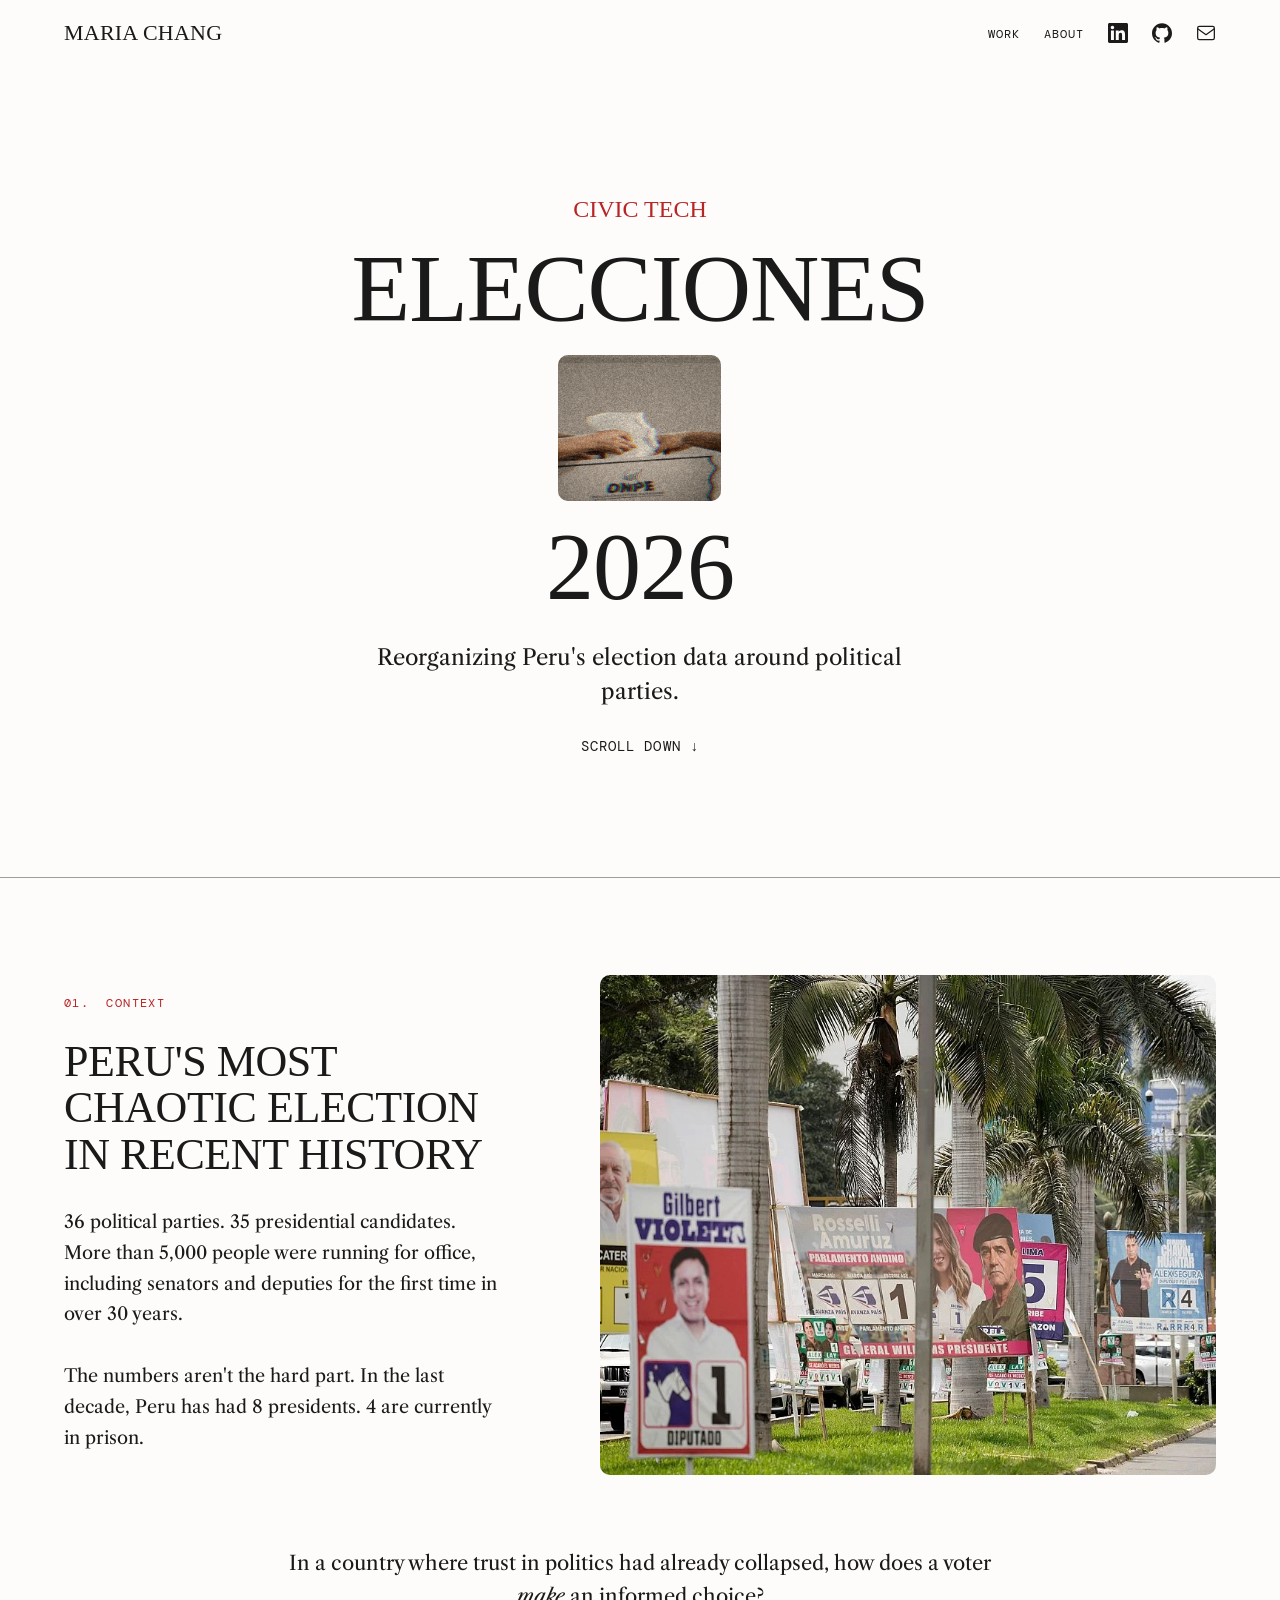
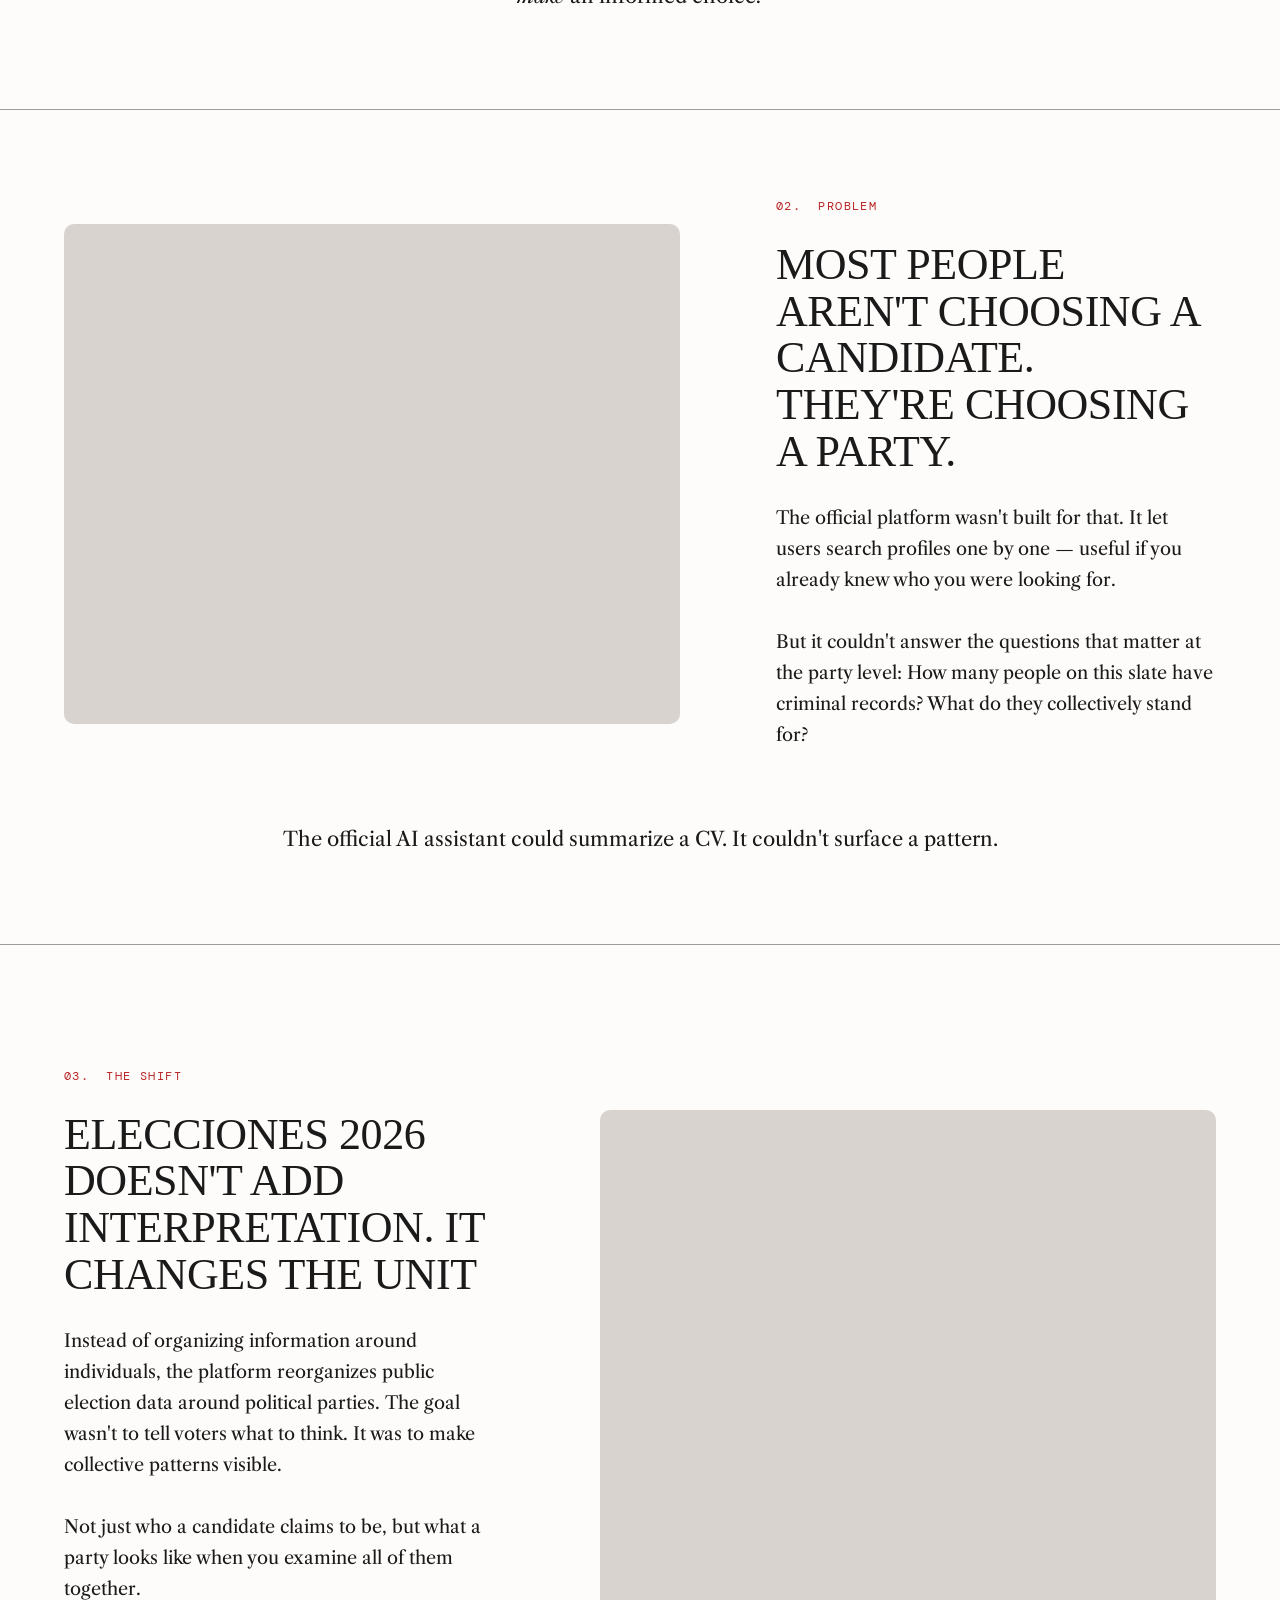
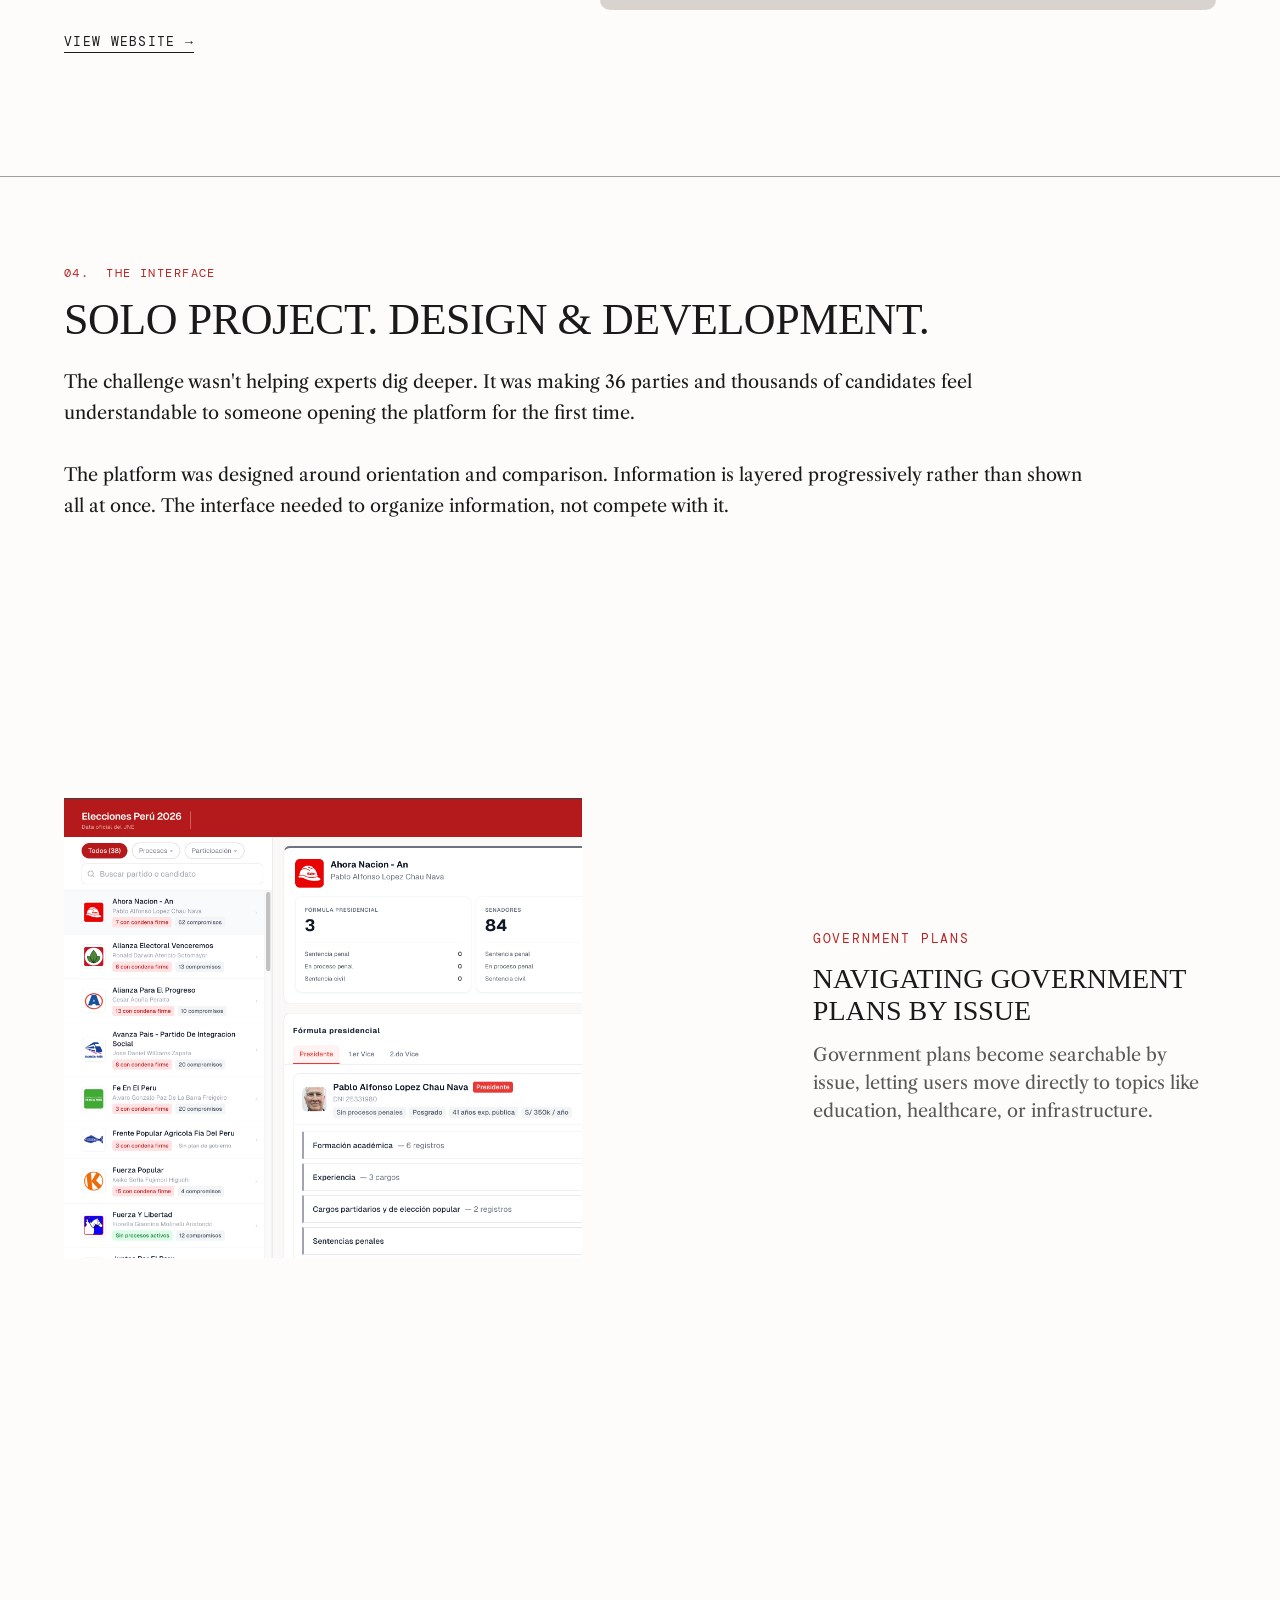
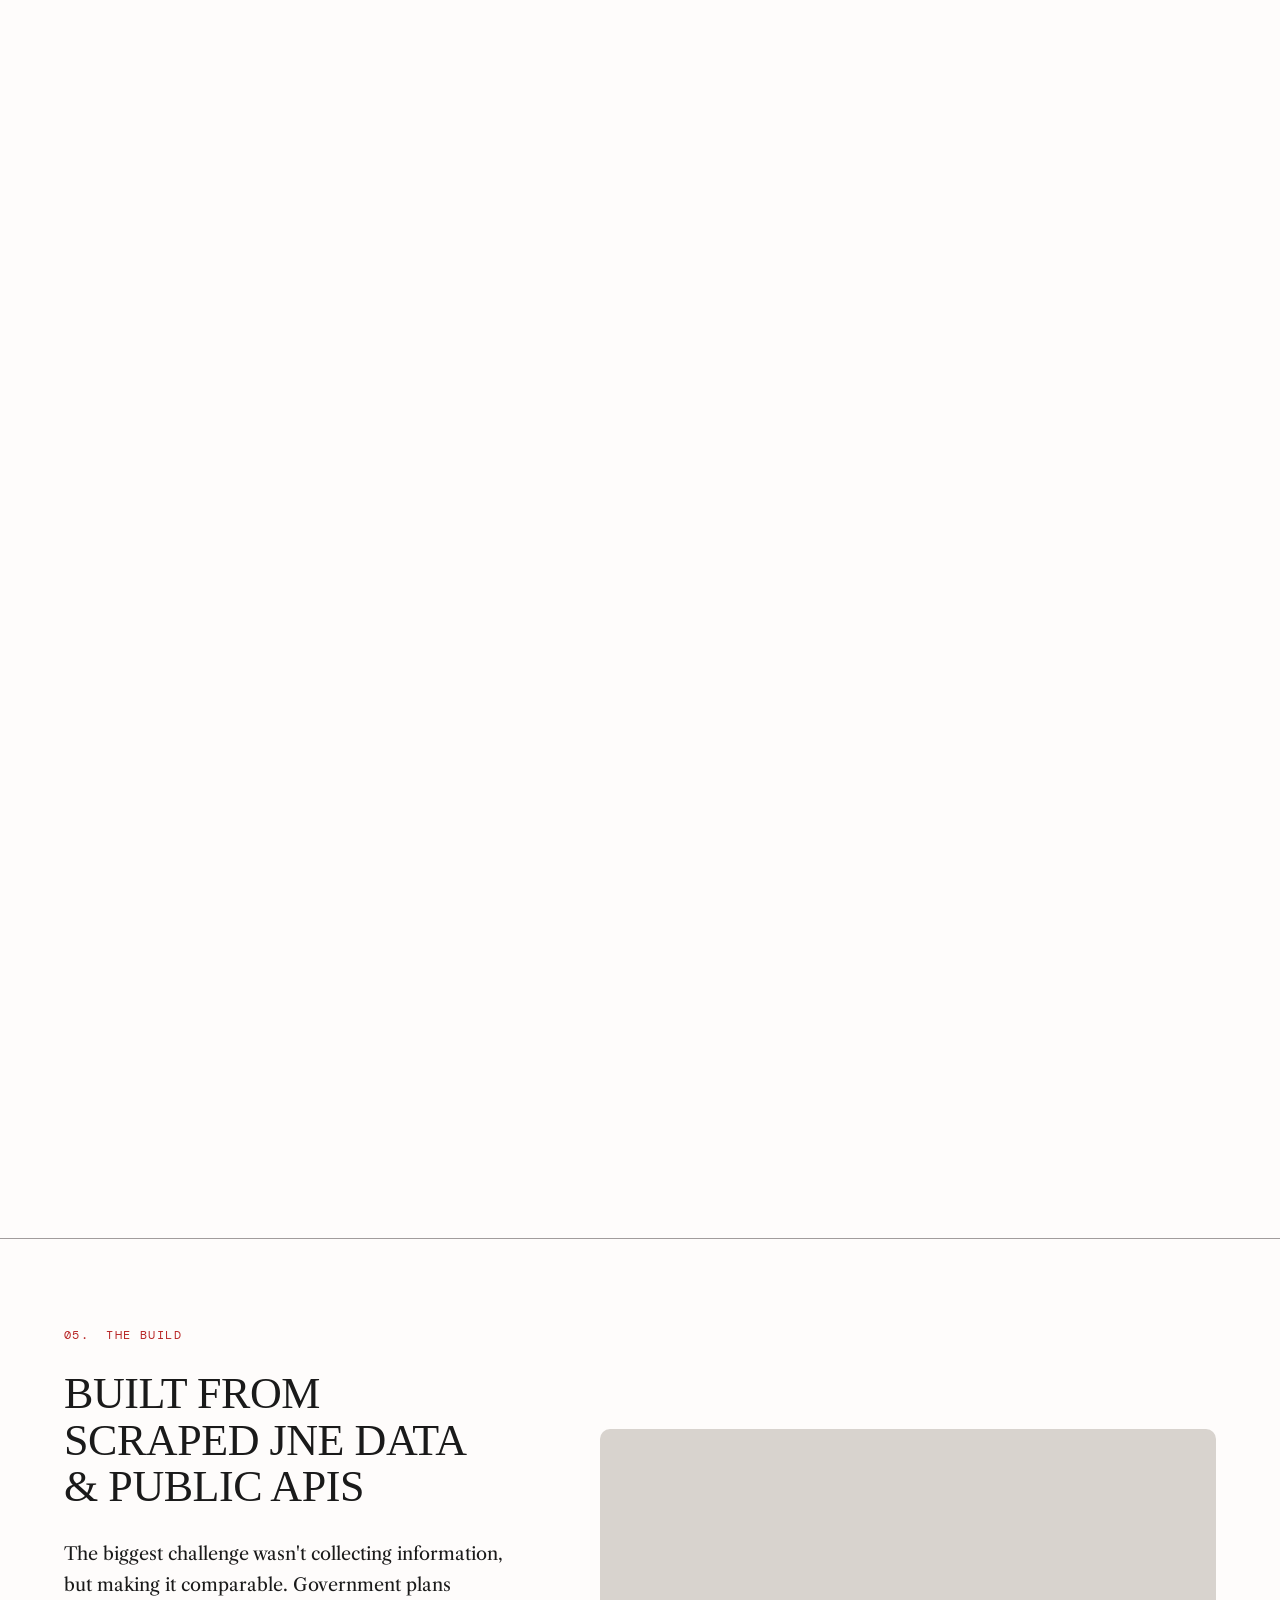
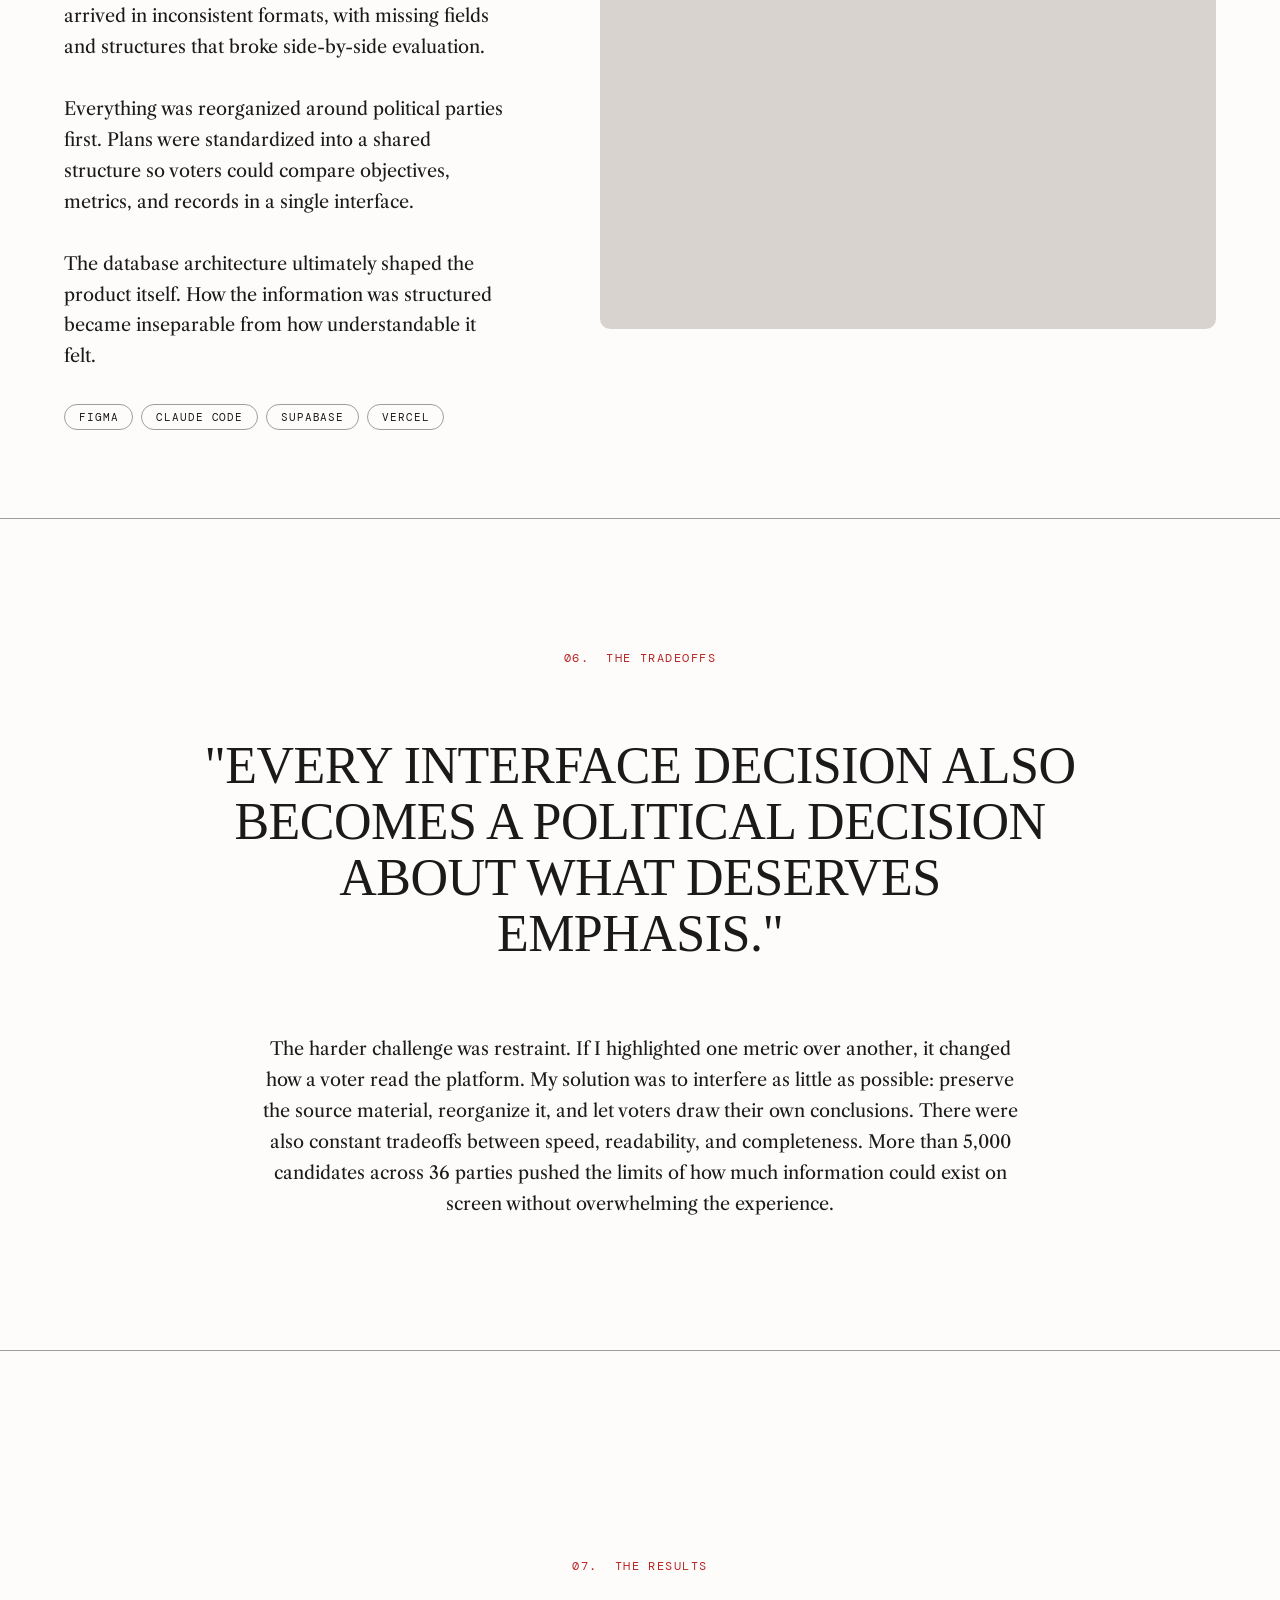
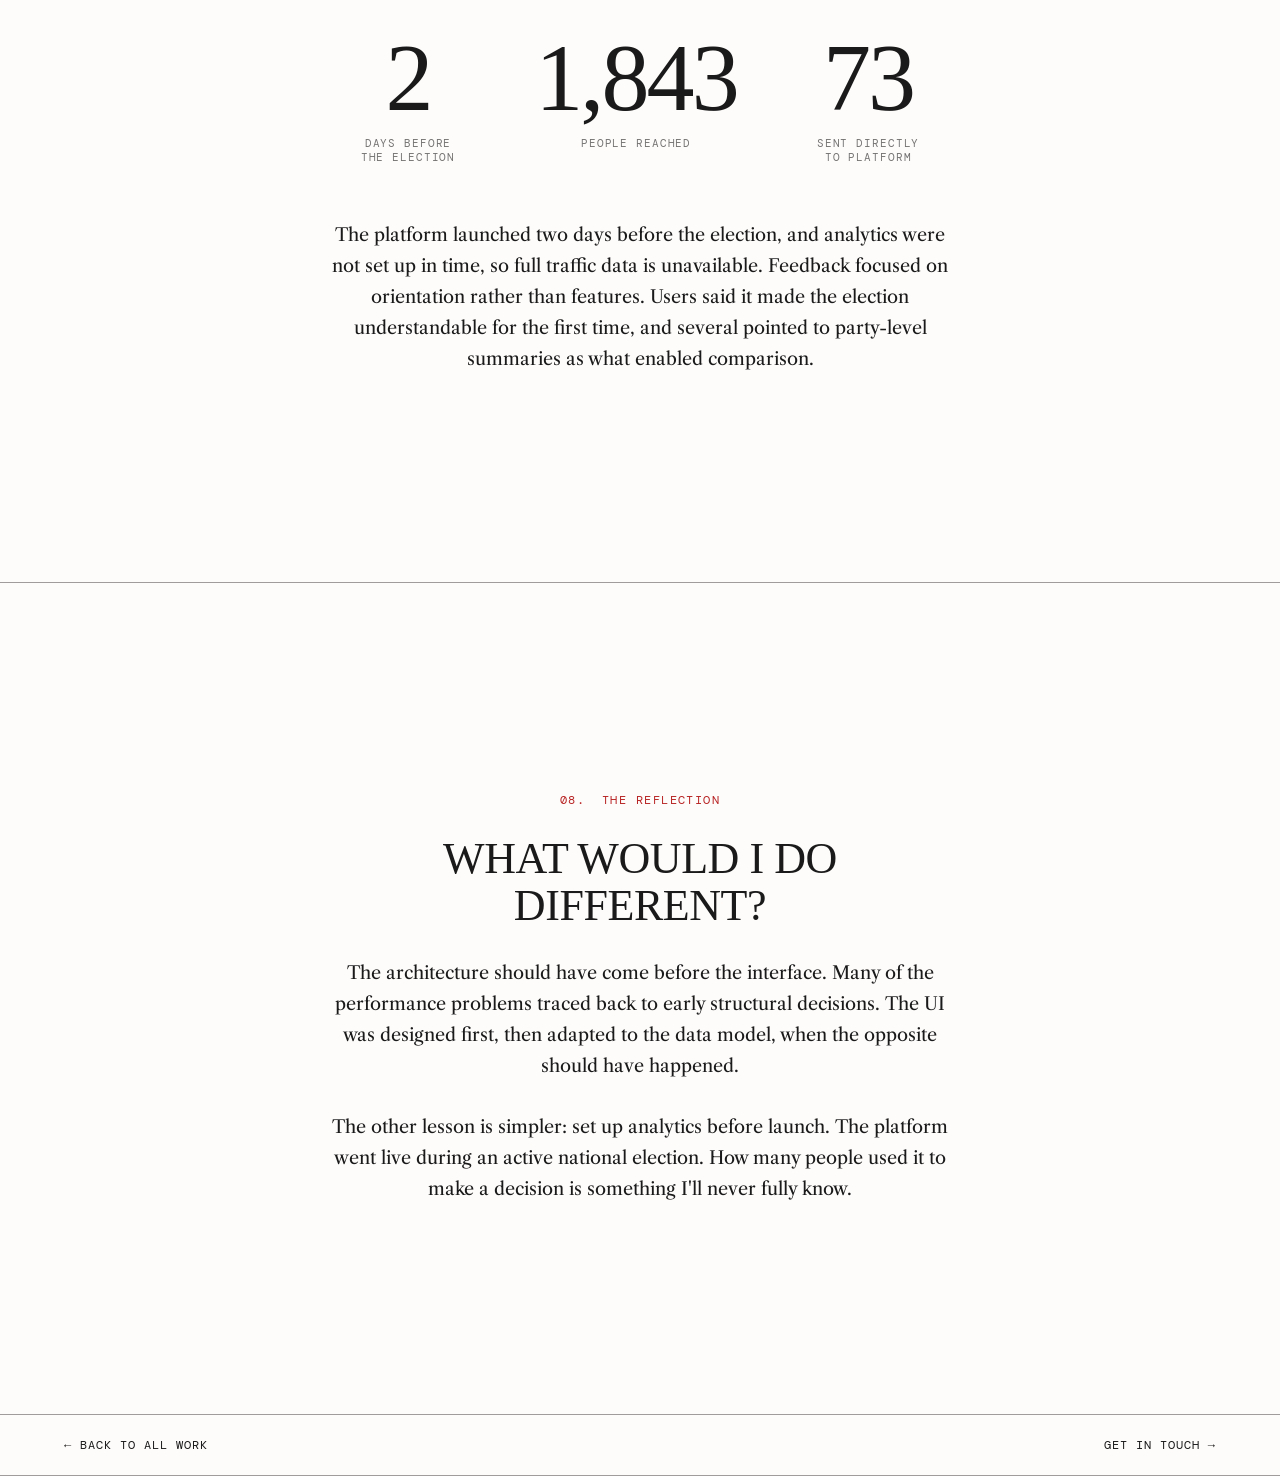
==== case-study-1.html @ e6508eff "Initial commit — Maria Chang portfolio Co-Authored-By: Claude Sonnet 4.6 <noreply@anthropic.com>" ====
<!DOCTYPE html>
<html lang="en">
<head>
  <meta charset="UTF-8">
  <meta name="viewport" content="width=device-width, initial-scale=1.0">
  <title>Elecciones 2026 — Maria Chang</title>

  <link rel="preconnect" href="https://fonts.googleapis.com">
  <link rel="preconnect" href="https://fonts.gstatic.com" crossorigin>
  <link href="https://fonts.googleapis.com/css2?family=DM+Mono:ital,wght@0,300;0,400;0,500;1,300;1,400;1,500&family=Libre+Caslon+Text:ital,wght@0,400;0,700;1,400&display=swap" rel="stylesheet">
  <link rel="stylesheet" href="styles/base.css">

  <style>

    /* ── HERO ────────────────────────────────────────────────────────────── */
    .cs-hero {
      border-bottom: 1px solid var(--rule);
      min-height: calc(100svh - 88px);
      display: flex; align-items: center; justify-content: center;
    }
    .cs-hero-inner {
      display: flex; flex-direction: column; align-items: center;
      text-align: center; gap: 16px;
      max-width: 762px;
      padding: 80px var(--pad) 72px;
    }
    .cs-hero-tag {
      font-family: var(--f-disp); font-weight: 400; font-size: 24px; color: var(--red);
    }
    .cs-hero-title {
      font-family: var(--f-disp); font-weight: 400;
      font-size: 96px; line-height: 100px; letter-spacing: -0.01em; color: var(--ink);
    }
    .cs-hero-img {
      width: 163px; height: 146px; border-radius: 10px;
      object-fit: cover; background: #d8d3ce;
    }
    .cs-hero-sub {
      font-family: var(--f-body); font-size: 22px; line-height: 1.55;
      color: var(--ink); max-width: 560px; margin-top: 8px;
    }
    .cs-hero-scroll {
      font-family: var(--f-mono); font-size: 14px;
      letter-spacing: var(--track); color: var(--ink); margin-top: 12px;
    }

    /* ── SECTION BASE ────────────────────────────────────────────────────── */
    /* Each chapter fills the viewport — same page-by-page rhythm as homepage */
    .cs-section {
      border-bottom: 1px solid var(--rule);
      padding: 88px var(--pad);
      display: flex;
      flex-direction: column;
      align-items: center;
      justify-content: center;
      gap: 72px;
      min-height: calc(100svh - 68px);
    }
    /* Interface + outcomes sections grow with content */
    .cs-section--auto { min-height: 0; }

    /* ── TWO-COLUMN ROW ──────────────────────────────────────────────────── */
    .cs-row {
      display: flex;
      align-items: center;
      gap: 96px;
      width: 100%;
    }
    .cs-row--rev { flex-direction: row-reverse; }

    .cs-col-text {
      flex: 0 0 440px;
      display: flex;
      flex-direction: column;
      gap: 28px;
    }
    .cs-col-img { flex: 1; }

    /* ── TYPOGRAPHY ──────────────────────────────────────────────────────── */

    /* Section number — DM Mono red tag */
    .cs-num {
      font-family: var(--f-mono);
      font-size: 12px;
      color: var(--red);
      letter-spacing: 0.12em;
    }

    /* Main section heading — editorial display at 44px */
    .cs-heading {
      font-family: var(--f-disp);
      font-weight: 500;
      font-size: 44px;
      line-height: 1.06;
      letter-spacing: -0.01em;
      color: var(--ink);
      text-transform: uppercase;
    }

    /* Body text — matches homepage card-body exactly */
    .cs-body {
      font-family: var(--f-body);
      font-size: 18px;
      line-height: 1.72;
      color: var(--ink);
    }

    /* Pull quote — centred, italic emphasis, no extra borders */
    .cs-pull {
      font-family: var(--f-body);
      font-size: 20px;
      line-height: 1.65;
      color: var(--ink);
      text-align: center;
      width: 100%;
      max-width: 720px;
    }
    .cs-pull em { font-style: italic; }

    /* ── IMAGES ──────────────────────────────────────────────────────────── */
    .cs-img {
      width: 100%; height: 500px;
      border-radius: 10px; object-fit: cover;
      background: #d8d3ce; display: block;
    }
    .cs-img--tall  { height: 540px; }
    .cs-img--short { height: 320px; }

    /* Gray container for screenshots / UI mockups */
    .cs-img-box {
      background: rgba(196, 196, 196, 0.3);
      border-radius: 10px; padding: 48px;
      display: flex; align-items: center; justify-content: center;
      min-height: 500px; flex: 1;
    }

    /* Overlapping screenshots (section 02 problem) */
    .cs-overlap {
      position: relative; width: 100%; height: 400px;
    }
    .cs-overlap img:first-child {
      position: absolute; top: 0; left: 0; width: 78%;
      border-radius: 8px; object-fit: cover; background: #d8d3ce;
    }
    .cs-overlap img:last-child {
      position: absolute; bottom: 0; right: 0; width: 71%;
      border-radius: 8px; object-fit: cover; background: #c5c0bb;
    }

    /* ── SECTION 04: SCROLL FEATURE ────────────────────────────────────── */
    .cs-04 { border-bottom: 1px solid var(--rule); }

    .cs-04-intro {
      max-width: var(--page-max);
      margin: 0 auto;
      padding: 88px var(--pad) 56px;
    }

    .cs-feat-driver { position: relative; }

    .cs-feat-sticky {
      position: sticky;
      top: 0;
      background: var(--bg);
      min-height: 100svh;
      display: flex;
      align-items: center;
    }

    .cs-feat-sticky > .inner {
      padding-top: 64px;
      padding-bottom: 64px;
      width: 100%;
    }

    .cs-feat-layout {
      display: flex;
      align-items: center;
      justify-content: space-between;
    }

    .cs-feat-strip-wrap {
      flex: 0 0 45%;
      height: 460px;
      overflow: hidden;
      position: relative;
    }

    .cs-feat-strip {
      display: flex;
      flex-direction: column;
      gap: 16px;
      will-change: transform;
      transition: transform 0.55s cubic-bezier(0.22, 1, 0.36, 1);
    }
    .cs-feat-strip.no-transition { transition: none; }

    .cs-feat-card {
      width: 100%;
      flex-shrink: 0;
      height: 460px;
      overflow: hidden;
      background: rgba(26,26,26,0.08);
      opacity: 0.28;
      transition: opacity 0.55s cubic-bezier(0.22, 1, 0.36, 1);
    }
    .cs-feat-card--active { opacity: 1; }
    .cs-feat-card img,
    .cs-feat-card video { width: 100%; height: 100%; object-fit: cover; display: block; }
    .cs-feat-card:nth-child(5) img { object-fit: contain; background: var(--bg); }
    .cs-feat-card__ph {
      width: 100%; height: 100%;
      display: flex; align-items: center; justify-content: center;
      font-family: var(--f-mono); font-size: 10px; letter-spacing: 0.1em;
      color: rgba(26,26,26,0.18); user-select: none;
    }

    .cs-feat-panel { flex: 0 0 35%; }
    .cs-feat-panel-inner {
      display: flex;
      flex-direction: column;
      gap: 16px;
      transition: opacity 0.28s ease, transform 0.28s ease;
    }
    .cs-feat-panel-inner.fading { opacity: 0; transform: translateY(8px); }

    .cs-feat-label {
      font-family: var(--f-mono);
      font-size: 13px; letter-spacing: 0.14em;
      color: var(--red); text-transform: uppercase;
      display: block;
    }
    .cs-feat-title {
      font-family: var(--f-disp);
      font-weight: 500; font-size: 28px;
      line-height: 1.12; color: var(--ink);
      text-transform: uppercase;
    }
    .cs-feat-desc {
      font-family: var(--f-body);
      font-size: 18px; line-height: 1.55;
      color: var(--ink); opacity: 0.72;
    }

    /* ── SECTION 05: TECH STACK TAGS ─────────────────────────────────────── */
    .cs-tag-row {
      display: flex; flex-wrap: wrap; gap: 8px; margin-top: 4px;
    }
    .cs-tag {
      font-family: var(--f-mono); font-size: 11px;
      letter-spacing: var(--track); color: var(--ink);
      border: 1px solid var(--rule); border-radius: 100px; padding: 5px 14px;
    }

    /* ── SECTION 06: BIG QUOTE ───────────────────────────────────────────── */
    /* Large centred editorial quote — the headline of the section */
    .cs-big-quote {
      font-family: var(--f-disp);
      font-weight: 400;
      font-size: 52px;
      line-height: 1.08;
      letter-spacing: -0.01em;
      color: var(--ink);
      text-align: center;
      max-width: 880px;
      text-transform: uppercase;
    }

    /* ── SECTION 07: STATS ───────────────────────────────────────────────── */
    .cs-stat-grid {
      display: flex;
      gap: 80px;
      align-items: baseline;
      width: 100%;
    }
    .cs-stat {
      display: flex; flex-direction: column; gap: 10px;
    }
    .cs-stat-num {
      font-family: var(--f-disp);
      font-weight: 400;
      font-size: 96px;
      line-height: 1;
      letter-spacing: -0.03em;
      color: var(--ink);
    }
    .cs-stat-label {
      font-family: var(--f-mono);
      font-size: 11px; letter-spacing: var(--track); color: var(--ink); opacity: 0.6;
    }

    /* ── SECTION 08: CENTERED CLOSING ────────────────────────────────────── */
    .cs-centered {
      max-width: 640px; margin: 0 auto; text-align: center;
      display: flex; flex-direction: column; gap: 28px;
    }
    .cs-heading--center { text-align: center; }

    /* ── BACK-NAV ────────────────────────────────────────────────────────── */
    .cs-back-nav       { border-bottom: 1px solid var(--rule); }
    .cs-back-nav__inner {
      max-width: var(--page-max); margin: 0 auto; padding: 22px var(--pad);
      display: flex; justify-content: space-between; align-items: center;
      font-family: var(--f-mono); font-size: 12px; letter-spacing: var(--track);
    }
    .cs-back-nav a:hover { opacity: 0.55; }

    /* ── HERO ANIMATIONS ─────────────────────────────────────────────────── */
    .cs-hero-tag       { animation: fade-in   0.6s 0.05s ease-out both; }
    .cs-hero-title-top { animation: fade-up   0.9s 0.15s cubic-bezier(0.22, 1, 0.36, 1) both; }
    .cs-hero-img       { animation: img-reveal 0.9s 0.32s cubic-bezier(0.22, 1, 0.36, 1) both; }
    .cs-hero-title-btm { animation: fade-up   0.9s 0.44s cubic-bezier(0.22, 1, 0.36, 1) both; }
    .cs-hero-sub       { animation: fade-up   0.8s 0.56s cubic-bezier(0.22, 1, 0.36, 1) both; }
    .cs-hero-scroll    { animation: fade-in   0.6s 0.72s ease-out both; }

    @media (prefers-reduced-motion: reduce) {
      .cs-hero-tag, .cs-hero-title-top, .cs-hero-img,
      .cs-hero-title-btm, .cs-hero-sub, .cs-hero-scroll { animation: none; opacity: 1; }
    }

    /* ── RESPONSIVE (page-specific) ─────────────────────────────────────── */
    @media (max-width: 960px) {
      .cs-hero-title-top, .cs-hero-title-btm { font-size: 72px; line-height: 1.04; }
      .cs-hero-img { width: 120px; height: 108px; }
      .cs-hero-sub { font-size: 19px; }

      .cs-section { padding: 72px var(--pad); min-height: 0; gap: 56px; }
      .cs-row, .cs-row--rev { flex-direction: column; gap: 40px; }
      .cs-col-text { flex: none; width: 100%; }
      .cs-col-img  { width: 100%; }

      .cs-img       { height: 360px; }
      .cs-img--tall { height: 400px; }
      .cs-img-box   { min-height: 320px; width: 100%; flex: none; }
      .cs-overlap   { height: 320px; }

      .cs-heading      { font-size: 34px; }
      .cs-feat-heading { font-size: 26px; }
      .cs-pull         { font-size: 18px; }
      .cs-big-quote    { font-size: 36px; }
      .cs-stat-num     { font-size: 72px; }
      .cs-stat-grid    { gap: 48px; }
      .cs-three-up     { grid-template-columns: 1fr; gap: 48px; }
      .cs-three-up__img { height: 300px; }

      .cs-04-intro    { padding-top: 72px; padding-bottom: 44px; }
      .cs-feat-strip-wrap { height: 380px; }
      .cs-feat-card   { height: 380px; }
      .cs-feat-title  { font-size: 24px; }
    }

    @media (max-width: 540px) {
      .cs-hero-title-top, .cs-hero-title-btm { font-size: 54px; line-height: 1.06; }
      .cs-hero-img { width: 96px; height: 86px; }
      .cs-hero-sub { font-size: 17px; }

      .cs-section { padding: 56px var(--pad); gap: 44px; }

      .cs-heading      { font-size: 28px; }
      .cs-feat-heading { font-size: 22px; }
      .cs-body         { font-size: 17px; }
      .cs-pull         { font-size: 17px; }
      .cs-big-quote    { font-size: 28px; }
      .cs-stat-num     { font-size: 56px; }
      .cs-stat-grid    { flex-direction: column; gap: 32px; align-items: flex-start; }
      .cs-three-up     { grid-template-columns: 1fr; gap: 40px; }
      .cs-three-up__img { height: 240px; }

      .cs-img        { height: 260px; }
      .cs-img--tall  { height: 300px; }
      .cs-img--short { height: 200px; }
      .cs-overlap    { height: 260px; }

      .cs-back-nav__inner { flex-direction: column; gap: 10px; text-align: center; }

      .cs-04-intro    { padding-top: 56px; padding-bottom: 32px; }
      .cs-feat-sticky { position: static; }
      .cs-feat-driver { height: auto !important; }
      .cs-feat-sticky > .inner { padding-top: 40px; padding-bottom: 40px; }
      .cs-feat-layout { flex-direction: column; gap: 32px; align-items: flex-start; }
      .cs-feat-strip-wrap { width: 100%; height: 260px; }
      .cs-feat-card   { height: 160px; }
      .cs-feat-title  { font-size: 22px; }
      .cs-feat-desc   { font-size: 16px; }
    }
  </style>
</head>

<body>

  <!-- ════════════════════════════════════════════════════════════════════════ -->
  <!-- NAV                                                                     -->
  <!-- ════════════════════════════════════════════════════════════════════════ -->
<header class="site-header">
    <nav class="nav inner">
      <a href="/" class="nav-logo">MARIA CHANG</a>
      <!-- Separator: hidden in default state, shows in scrolled pill -->
      <div class="nav-sep"></div>
      <ul class="nav-links">
        <li><a href="#work">WORK</a></li>
        <li><a href="#about">ABOUT</a></li>
        <li class="nav-icon-link">
          <a href="https://www.linkedin.com/in/mariasusanachangv/" target="_blank" rel="noopener noreferrer">
            <svg class="nav-icon" viewBox="0 0 24 24" fill="currentColor" aria-label="LinkedIn">
              <path d="M20.447 20.452h-3.554v-5.569c0-1.328-.027-3.037-1.852-3.037-1.853 0-2.136 1.445-2.136 2.939v5.667H9.351V9h3.414v1.561h.046c.477-.9 1.637-1.85 3.37-1.85 3.601 0 4.267 2.37 4.267 5.455v6.286zM5.337 7.433c-1.144 0-2.063-.926-2.063-2.065 0-1.138.92-2.063 2.063-2.063 1.14 0 2.064.925 2.064 2.063 0 1.139-.925 2.065-2.064 2.065zm1.782 13.019H3.555V9h3.564v11.452zM22.225 0H1.771C.792 0 0 .774 0 1.729v20.542C0 23.227.792 24 1.771 24h20.451C23.2 24 24 23.227 24 22.271V1.729C24 .774 23.2 0 22.222 0h.003z"/>
            </svg>
          </a>
        </li>
        <li class="nav-icon-link">
          <a href="https://github.com/mschv" target="_blank" rel="noopener noreferrer">
            <svg class="nav-icon" viewBox="0 0 24 24" fill="currentColor" aria-label="GitHub">
              <path d="M12 .297c-6.63 0-12 5.373-12 12 0 5.303 3.438 9.8 8.205 11.385.6.113.82-.258.82-.577 0-.285-.01-1.04-.015-2.04-3.338.724-4.042-1.61-4.042-1.61C4.422 18.07 3.633 17.7 3.633 17.7c-1.087-.744.084-.729.084-.729 1.205.084 1.838 1.236 1.838 1.236 1.07 1.835 2.809 1.305 3.495.998.108-.776.417-1.305.76-1.605-2.665-.3-5.466-1.332-5.466-5.93 0-1.31.465-2.38 1.235-3.22-.135-.303-.54-1.523.105-3.176 0 0 1.005-.322 3.3 1.23.96-.267 1.98-.399 3-.405 1.02.006 2.04.138 3 .405 2.28-1.552 3.285-1.23 3.285-1.23.645 1.653.24 2.873.12 3.176.765.84 1.23 1.91 1.23 3.22 0 4.61-2.805 5.625-5.475 5.92.42.36.81 1.096.81 2.22 0 1.606-.015 2.896-.015 3.286 0 .315.21.69.825.57C20.565 22.092 24 17.592 24 12.297c0-6.627-5.373-12-12-12"/>
            </svg>
          </a>
        </li>
        <li class="nav-icon-link">
          <a href="mailto:marisu.chang@gmail.com">
            <svg class="nav-icon" viewBox="0 0 24 24" fill="none" stroke="currentColor" stroke-width="1.5" stroke-linecap="round" stroke-linejoin="round" aria-label="Email">
              <rect x="2" y="4" width="20" height="16" rx="2"/>
              <path d="m2 7 10 7 10-7"/>
            </svg>
          </a>
        </li>
        <li class="nav-contact-link"><a href="#contact">CONTACT</a></li>
      </ul>
    </nav>
  </header>
  <!-- ════════════════════════════════════════════════════════════════════════ -->
  <!-- HERO — untouched                                                        -->
  <!-- ════════════════════════════════════════════════════════════════════════ -->
  <section class="cs-hero">
    <div class="cs-hero-inner">
      <p class="cs-hero-tag">CIVIC TECH</p>
      <h1 class="cs-hero-title cs-hero-title-top">ELECCIONES</h1>
      <!-- Replace src with your hero image (163×146px recommended) -->
      <img class="cs-hero-img" src="images/ascii-art (5).gif" alt="Elecciones 2026">
      <h1 class="cs-hero-title cs-hero-title-btm">2026</h1>
      <p class="cs-hero-sub">Reorganizing Peru's election data around political parties.</p>
      <p class="cs-hero-scroll">SCROLL DOWN ↓</p>
    </div>
  </section>

  <!-- ════════════════════════════════════════════════════════════════════════ -->
  <!-- 01 · CONTEXT                                                            -->
  <!-- ════════════════════════════════════════════════════════════════════════ -->
  <section class="cs-section">

    <div class="cs-row will-animate">
      <div class="cs-col-text">
        <p class="cs-num">01.&nbsp;&nbsp;CONTEXT</p>
        <h2 class="cs-heading">PERU'S MOST CHAOTIC ELECTION IN RECENT HISTORY</h2>
        <p class="cs-body">
          36 political parties. 35 presidential candidates. More than 5,000 people were running for office, including senators and deputies for the first time in over 30 years.
          <br><br>
          The numbers aren't the hard part. In the last decade, Peru has had 8 presidents. 4 are currently in prison.
        </p>
      </div>
      <div class="cs-col-img">
        <!-- Replace src with context / campaign imagery -->
        <img class="cs-img will-animate anim-img" src="images/descarga-3-1-optimized.webp" alt="Peru election context">
      </div>
    </div>

    <p class="cs-pull will-animate anim-fade">
      In a country where trust in politics had already collapsed, how does a voter <em>make</em> an informed choice?
    </p>

  </section>

  <!-- ════════════════════════════════════════════════════════════════════════ -->
  <!-- 02 · PROBLEM                                                            -->
  <!-- ════════════════════════════════════════════════════════════════════════ -->
  <section class="cs-section">

    <div class="cs-row will-animate">
      <div class="cs-col-img">
        <video class="cs-img will-animate anim-img" autoplay loop muted playsinline>
          <source src="images/download (2).mp4" type="video/mp4">
        </video>
      </div>
      <div class="cs-col-text">
        <p class="cs-num">02.&nbsp;&nbsp;PROBLEM</p>
        <h2 class="cs-heading">MOST PEOPLE AREN'T CHOOSING A CANDIDATE. THEY'RE CHOOSING A PARTY.</h2>
        <p class="cs-body">
          The official platform wasn't built for that. It let users search profiles one by one — useful if you already knew who you were looking for.
          <br><br>
          But it couldn't answer the questions that matter at the party level: How many people on this slate have criminal records? What do they collectively stand for?
        </p>
      </div>
    </div>

    <p class="cs-pull will-animate anim-fade">
      The official AI assistant could summarize a CV. It couldn't surface a pattern.
    </p>

  </section>

  <!-- ════════════════════════════════════════════════════════════════════════ -->
  <!-- 03 · THE SHIFT                                                          -->
  <!-- ════════════════════════════════════════════════════════════════════════ -->
  <section class="cs-section">

    <div class="cs-row will-animate">
      <div class="cs-col-text">
        <p class="cs-num">03.&nbsp;&nbsp;THE SHIFT</p>
        <h2 class="cs-heading">ELECCIONES 2026 DOESN'T ADD INTERPRETATION. IT CHANGES THE UNIT</h2>
        <p class="cs-body">
          Instead of organizing information around individuals, the platform reorganizes public election data around political parties. The goal wasn't to tell voters what to think. It was to make collective patterns visible.
          <br><br>
          Not just who a candidate claims to be, but what a party looks like when you examine all of them together.
        </p>
        <a href="https://elecciones-peru-2026.vercel.app" target="_blank" rel="noopener" style="font-family:var(--f-mono);font-size:13px;letter-spacing:0.1em;color:var(--ink);border-bottom:1px solid var(--ink);padding-bottom:2px;width:fit-content;transition:opacity 0.15s;" onmouseover="this.style.opacity='0.5'" onmouseout="this.style.opacity='1'">VIEW WEBSITE &rarr;</a>
      </div>
      <div class="cs-col-img">
        <!-- Replace src with platform overview screenshot -->
        <video class="cs-img will-animate anim-img" autoplay loop muted playsinline>
          <source src="images/download (1).mp4" type="video/mp4">
        </video>
      </div>
    </div>

  </section>

  <!-- ════════════════════════════════════════════════════════════════════════ -->
  <!-- 04 · THE INTERFACE                                                      -->
  <!-- ════════════════════════════════════════════════════════════════════════ -->
  <div class="cs-04">

    <div class="cs-04-intro will-animate">
      <p class="cs-num" >04.&nbsp;&nbsp;THE INTERFACE</p>
      <h2 class="cs-heading" style="margin-top:16px; max-width:80vw;">SOLO PROJECT. DESIGN &amp; DEVELOPMENT.</h2>
      <p class="cs-body" style="margin-top:24px; max-width:80vw;">
        The challenge wasn't helping experts dig deeper. It was making 36 parties and thousands of candidates feel understandable to someone opening the platform for the first time.
        <br><br>
        The platform was designed around orientation and comparison. Information is layered progressively rather than shown all at once. The interface needed to organize information, not compete with it.
      </p>
    </div>

    <div class="cs-feat-driver">
      <div class="cs-feat-sticky">
        <div class="inner">
          <div class="cs-feat-layout">

            <div class="cs-feat-strip-wrap">
              <div class="cs-feat-strip"></div>
            </div>

            <div class="cs-feat-panel">
              <div class="cs-feat-panel-inner">
                <span class="cs-feat-label"></span>
                <h3 class="cs-feat-title"></h3>
                <p class="cs-feat-desc"></p>
              </div>
            </div>

          </div>
        </div>
      </div>
    </div>

  </div>

  <!-- ════════════════════════════════════════════════════════════════════════ -->
  <!-- 05 · THE BUILD                                                          -->
  <!-- ════════════════════════════════════════════════════════════════════════ -->
  <section class="cs-section">

    <div class="cs-row will-animate">
      <div class="cs-col-text">
        <p class="cs-num">05.&nbsp;&nbsp;THE BUILD</p>
        <h2 class="cs-heading">BUILT FROM SCRAPED JNE DATA &amp; PUBLIC APIS</h2>
        <p class="cs-body">
          The biggest challenge wasn't collecting information, but making it comparable. Government plans arrived in inconsistent formats, with missing fields and structures that broke side-by-side evaluation.
          <br><br>
          Everything was reorganized around political parties first. Plans were standardized into a shared structure so voters could compare objectives, metrics, and records in a single interface.
          <br><br>
          The database architecture ultimately shaped the product itself. How the information was structured became inseparable from how understandable it felt.
        </p>
        <div class="cs-tag-row">
          <span class="cs-tag">FIGMA</span>
          <span class="cs-tag">CLAUDE CODE</span>
          <span class="cs-tag">SUPABASE</span>
          <span class="cs-tag">VERCEL</span>
        </div>
      </div>
<div class="cs-col-img">
        <video class="cs-img will-animate anim-img" autoplay loop muted playsinline>
          <source src="images/download (3).mp4" type="video/mp4">
        </video>
      </div>
    </div>

  </section>

  <!-- ════════════════════════════════════════════════════════════════════════ -->
  <!-- 06 · THE TRADEOFFS                                                      -->
  <!-- Full-viewport quote section — the editorial centrepiece                 -->
  <!-- ════════════════════════════════════════════════════════════════════════ -->
  <section class="cs-section">

    <p class="cs-num will-animate" style="text-align:center;">06.&nbsp;&nbsp;THE TRADEOFFS</p>

    <h2 class="cs-big-quote will-animate" data-delay="80">
      "EVERY INTERFACE DECISION ALSO BECOMES A POLITICAL DECISION ABOUT WHAT DESERVES EMPHASIS."
    </h2>

    <p class="cs-body will-animate anim-fade" data-delay="160"
       style="text-align:center;max-width:60vw;">
     The harder challenge was restraint. If I highlighted one metric over another, it changed how a voter read the platform.

My solution was to interfere as little as possible: preserve the source material, reorganize it, and let voters draw their own conclusions.

There were also constant tradeoffs between speed, readability, and completeness. More than 5,000 candidates across 36 parties pushed the limits of how much information could exist on screen without overwhelming the experience.
    </p>

  </section>

  <!-- ════════════════════════════════════════════════════════════════════════ -->
  <!-- 07 · THE RESULTS                                                        -->
  <!-- Large numbers first, narrative follows                                  -->
  <!-- ════════════════════════════════════════════════════════════════════════ -->
  <section class="cs-section">

    <div style="width:100%;display:flex;flex-direction:column;gap:56px;align-items:center;text-align:center;">

      <p class="cs-num will-animate">07.&nbsp;&nbsp;THE RESULTS</p>

      <div class="cs-stat-grid will-animate" data-delay="60" style="justify-content:center;">
         <div class="cs-stat">
          <p class="cs-stat-num">2</p>
          <p class="cs-stat-label">DAYS BEFORE<br>THE ELECTION</p>
        </div>
        <div class="cs-stat">
          <p class="cs-stat-num">1,843</p>
          <p class="cs-stat-label">PEOPLE REACHED</p>
        </div>
        <div class="cs-stat">
          <p class="cs-stat-num">73</p>
          <p class="cs-stat-label">SENT DIRECTLY<br>TO PLATFORM</p>
        </div>
      
      </div>

      <p class="cs-body will-animate anim-fade" data-delay="120" style="max-width:640px;text-align:center;">
The platform launched two days before the election, and analytics were not set up in time, so full traffic data is unavailable. Feedback focused on orientation rather than features. Users said it made the election understandable for the first time, and several pointed to party-level summaries as what enabled comparison.      </p>

    </div>

  </section>

  <!-- ════════════════════════════════════════════════════════════════════════ -->
  <!-- 08 · THE REFLECTION                                                     -->
  <!-- Quiet closing — centred narrow column                                   -->
  <!-- ════════════════════════════════════════════════════════════════════════ -->
  <section class="cs-section">

    <div class="cs-centered will-animate">
      <p class="cs-num">08.&nbsp;&nbsp;THE REFLECTION</p>
      <h2 class="cs-heading cs-heading--center">WHAT WOULD I DO DIFFERENT?</h2>
      <p class="cs-body">
        The architecture should have come before the interface. Many of the performance problems traced back to early structural decisions. The UI was designed first, then adapted to the data model, when the opposite should have happened.
        <br><br>
        The other lesson is simpler: set up analytics before launch. The platform went live during an active national election. How many people used it to make a decision is something I'll never fully know.
      </p>
    </div>

  </section>

  <!-- ════════════════════════════════════════════════════════════════════════ -->
  <!-- BACK NAV                                                                -->
  <!-- ════════════════════════════════════════════════════════════════════════ -->
  <div class="cs-back-nav">
    <div class="cs-back-nav__inner">
      <a href="index.html#work">← BACK TO ALL WORK</a>
      <a href="index.html#contact">GET IN TOUCH →</a>
    </div>
  </div>



  <script>
    /* ── Scrolled nav pill ──────────────────────────────────────────── */
    const siteHeader = document.querySelector('.site-header');
    let rafPending = false;
    window.addEventListener('scroll', () => {
      if (rafPending) return;
      rafPending = true;
      requestAnimationFrame(() => {
        siteHeader.classList.toggle('scrolled', window.scrollY > 80);
        rafPending = false;
      });
    }, { passive: true });

    /* ── Scroll-triggered animations ────────────────────────────────── */
    const animObserver = new IntersectionObserver((entries) => {
      entries.forEach(entry => {
        if (!entry.isIntersecting) return;
        const el = entry.target;
        if (el.dataset.delay) el.style.animationDelay = `${el.dataset.delay}ms`;
        el.classList.add('is-visible');
        animObserver.unobserve(el);
      });
    }, { threshold: 0.1 });

    document.querySelectorAll('.will-animate').forEach(el => animObserver.observe(el));

    /* ── Section 04: scroll-driven feature strip ─────────────────────── */
    (function () {
      var SLIDES = [
        { category: 'ORIENTATION',        title: 'Staying oriented across 36 parties',          description: 'The interface keeps political parties visible throughout the experience so users never lose context while comparing candidates, records, or government plans.', media: 'images/feature-orientation.png' },
        { category: 'PARTY OVERVIEW',     title: 'Comparing thousands of candidates at a glance', description: 'Summary cards surface party-level information before individual profiles, making large volumes of public records easier to navigate.',                    media: 'images/feature-party-overview.png' },
        { category: 'GOVERNMENT PLANS',   title: 'Navigating government plans by issue',         description: 'Government plans become searchable by issue, letting users move directly to topics like education, healthcare, or infrastructure.',                        media: 'images/feature-gov-plans.png' },
        { category: 'SIDE-BY-SIDE',       title: 'Evaluating parties without losing context',    description: 'Candidates and government plans can be compared directly without jumping between disconnected pages.',                                                     media: 'images/feature-side-by-side.mp4' },
        { category: 'RESTRUCTURING DATA', title: 'Comparing documents never designed for comparison', description: 'Public election documents were standardised into a shared structure so proposals, metrics, and records could be evaluated consistently across parties.', media: 'images/feature-restructuring.png' }
      ];

      var driver  = document.querySelector('.cs-feat-driver');
      var strip   = document.querySelector('.cs-feat-strip');
      var panel   = document.querySelector('.cs-feat-panel-inner');
      var labelEl = document.querySelector('.cs-feat-label');
      var titleEl = document.querySelector('.cs-feat-title');
      var descEl  = document.querySelector('.cs-feat-desc');

      if (!driver || !strip) return;

      var GAP         = 16;
      var SCROLL_STEP = 340;
      var current     = 0;
      var busy        = false;
      var driverTop   = 0;
      var geom        = { wH: 540, cH: 260 };

      SLIDES.forEach(function (s) {
        var card = document.createElement('div');
        card.className = 'cs-feat-card';
        if (s.media) {
          card.innerHTML = s.media.endsWith('.mp4')
            ? '<video autoplay loop muted playsinline><source src="' + s.media + '" type="video/mp4"></video>'
            : '<img src="' + s.media + '" alt="' + s.category + '">';
        } else {
          card.innerHTML = '<div class="cs-feat-card__ph">ADD ASSET</div>';
        }
        strip.appendChild(card);
      });

      var cards = strip.querySelectorAll('.cs-feat-card');

      function tyY(idx) {
        return (geom.wH / 2) - (idx * (geom.cH + GAP) + geom.cH / 2);
      }

      function updateCards(idx) {
        cards.forEach(function (c, i) {
          c.classList.toggle('cs-feat-card--active', i === idx);
        });
      }

      function setContent(idx) {
        labelEl.textContent = SLIDES[idx].category;
        titleEl.textContent = SLIDES[idx].title;
        descEl.textContent  = SLIDES[idx].description;
      }

      function fadeContent(idx) {
        if (busy) { setContent(idx); return; }
        busy = true;
        panel.classList.add('fading');
        setTimeout(function () {
          setContent(idx);
          panel.classList.remove('fading');
          setTimeout(function () { busy = false; }, 280);
        }, 260);
      }

      function measure() {
        var sticky = document.querySelector('.cs-feat-sticky');
        var wrap   = document.querySelector('.cs-feat-strip-wrap');
        if (wrap)    geom.wH = wrap.offsetHeight;
        if (cards[0]) geom.cH = cards[0].offsetHeight;
        if (window.innerWidth > 540) {
          var stickyH = sticky ? sticky.offsetHeight : 600;
          driver.style.height = (stickyH + (SLIDES.length - 1) * SCROLL_STEP) + 'px';
        } else {
          driver.style.height = '';
        }
        /* measure after height is set so layout is stable */
        driverTop = driver.getBoundingClientRect().top + window.scrollY;
      }

      function onScroll() {
        if (window.innerWidth <= 540) return;
        var maxScroll = (SLIDES.length - 1) * SCROLL_STEP;
        var scrolled  = Math.max(0, Math.min(maxScroll, window.scrollY - driverTop));
        var idx       = Math.round(scrolled / SCROLL_STEP);
        strip.style.transform = 'translateY(' + tyY(idx) + 'px)';
        updateCards(idx);
        if (idx !== current) {
          current = idx;
          fadeContent(idx);
        }
      }

      function init() {
        measure();
        strip.classList.add('no-transition');
        strip.style.transform = 'translateY(' + tyY(0) + 'px)';
        requestAnimationFrame(function () { strip.classList.remove('no-transition'); });
        updateCards(0);
        setContent(0);
        onScroll();
      }

      window.addEventListener('scroll', onScroll, { passive: true });
      window.addEventListener('resize', function () { measure(); onScroll(); });
      requestAnimationFrame(init);
    })();
  </script>

</body>
</html>
---- styles/base.css ----
/* ── MELODRAMA ──────────────────────────────────────────────────────────────
   Drop Melodrama-Regular.woff2 and Melodrama-Medium.woff2 into /fonts/
   Download free at: https://www.fontshare.com/fonts/melodrama             */
@font-face {
  font-family: 'Melodrama';
  src: url('../fonts/Melodrama-Regular.woff2') format('woff2');
  font-weight: 400;
  font-style: normal;
  font-display: swap;
}
@font-face {
  font-family: 'Melodrama';
  src: url('../fonts/Melodrama-Medium.woff2') format('woff2');
  font-weight: 500;
  font-style: normal;
  font-display: swap;
}

/* ── TOKENS ─────────────────────────────────────────────────────────────── */
:root {
  --bg:   #fefcfb;
  --ink:  #1a1a1a;
  --red:  #b82525;
  --rule: #A19C9C;

  --f-disp: 'Melodrama', Georgia, 'Times New Roman', serif;
  --f-body: 'Libre Caslon Text', Georgia, serif;
  --f-mono: 'DM Mono', 'Courier New', monospace;

  --page-max: 1280px;
  --pad:      64px;
  --track:    0.08em;
}

/* ── RESET ──────────────────────────────────────────────────────────────── */
*, *::before, *::after { box-sizing: border-box; margin: 0; padding: 0; }
html  { scroll-behavior: smooth; }
body  { background: var(--bg); color: var(--ink); overflow-x: hidden; }
img   { display: block; }
a     { color: inherit; text-decoration: none; }
ul    { list-style: none; }

/* ── LAYOUT ─────────────────────────────────────────────────────────────── */
.inner {
  max-width: var(--page-max);
  margin:  0 auto;
  padding: 0 var(--pad);
}

.h-rule {
  border-top: 1px solid var(--rule);
  margin: 16px var(--pad);
}

/* ── NAV ─────────────────────────────────────────────────────────────────── */
.site-header {
  position: sticky;
  top: 0;
  z-index: 100;
  background: var(--bg);
  transition: background 0.3s ease, border-color 0.3s ease;
}
.nav {
  display: flex;
  align-items: center;
  justify-content: space-between;
  padding-top:    20px;
  padding-bottom: 20px;
  transition: background 0.3s ease, border-radius 0.35s ease,
              max-width 0.35s ease, padding 0.3s ease, box-shadow 0.3s ease;
}
.nav-logo {
  font-family: var(--f-disp);
  font-weight: 500;
  font-size: 22px;
  letter-spacing: 0.01em;
  text-transform: uppercase;
}
.nav-links {
  display: flex;
  align-items: center;
  gap: 24px;
}
.nav-links a {
  font-family: var(--f-mono);
  font-size: 12px;
  letter-spacing: var(--track);
}
.nav-links img, .nav-icon { width: 20px; height: 20px; display: block; }
.icon-lg, .nav-icon--lg   { width: 24px; height: 24px; }

/* Vertical separator — hidden in default nav, shown in pill */
.nav-sep {
  display: none;
  width: 1px;
  height: 18px;
  background: rgba(255, 255, 255, 0.28);
  flex-shrink: 0;
}

/* Contact text link — hidden by default, shown inside the pill */
.nav-contact-link { display: none; }

/* ── NAV SCROLLED PILL ──────────────────────────────────────────────────── */
.site-header.scrolled {
  background: transparent;
  border-bottom-color: transparent;
  padding: 10px 0 0;
}
.site-header.scrolled .nav {
  background: rgba(56, 53, 50, 0.97);
  border-radius: 100px;
  width: fit-content;
  max-width: none;
  padding: 13px 28px;
  gap: 18px;
  justify-content: center;
  box-shadow: 0 4px 28px rgba(0, 0, 0, 0.18);
  backdrop-filter: blur(10px);
  -webkit-backdrop-filter: blur(10px);
}
.site-header.scrolled .nav-logo       { color: #fff; font-size: 18px; }
.site-header.scrolled .nav-sep        { display: block; }
.site-header.scrolled .nav-links      { gap: 22px; }
.site-header.scrolled .nav-links a    { color: rgba(255, 255, 255, 0.85); font-size: 12px; }
.site-header.scrolled .nav-icon-link  { display: none; }
.site-header.scrolled .nav-contact-link { display: list-item; }

/* ── SECTION LABEL — NYT-style: thin rules flanking a centred title ─────── */
.section-label-wrap {
  max-width: var(--page-max);
  margin:  0 auto;
  padding: 52px var(--pad);
  display: flex;
  align-items: center;
  gap: 28px;
}
.section-label-wrap::before,
.section-label-wrap::after {
  content: '';
  flex: 1;
  border-top: 1px solid var(--rule);
}
.section-label {
  font-family: var(--f-disp);
  font-weight: 500;
  font-size: 26px;
  letter-spacing: 0.02em;
  white-space: nowrap;
  text-transform: uppercase;
}

/* ── FOOTER ─────────────────────────────────────────────────────────────── */
.footer-cta {
  max-width: var(--page-max);
  margin: 0 auto;
  padding: 88px var(--pad) 96px;
  display: flex;
  flex-direction: column;
  align-items: center;
  text-align: center;
}
.footer-heading {
  font-family: var(--f-disp);
  font-weight: 400;
  font-size: 80px;
  line-height: 0.93;
  letter-spacing: -0.025em;
  color: var(--ink);
  text-transform: uppercase;
}
.footer-sub {
  font-family: var(--f-body);
  font-size: 18px;
  line-height: 1.72;
  color: var(--ink);
  max-width: 420px;
  margin-top: 36px;
}
.footer-email {
  display: inline-block;
  font-family: var(--f-mono);
  font-size: 16px;
  letter-spacing: 0.06em;
  color: var(--ink);
  border-bottom: 1px solid var(--ink);
  padding-bottom: 3px;
  margin-top: 56px;
  transition: opacity 0.15s;
}
.footer-email:hover { opacity: 0.5; }
.footer-social {
  display: flex;
  align-items: center;
  gap: 0;
  margin-top: 28px;
  font-family: var(--f-mono);
  font-size: 12px;
  letter-spacing: var(--track);
}
.footer-social a         { transition: opacity 0.15s; }
.footer-social a:hover   { opacity: 0.5; }
.footer-social__sep      { margin: 0 20px; opacity: 0.3; }
.footer-bottom           { border-top: 1px solid var(--rule); }
.footer-bottom__inner {
  max-width: var(--page-max);
  margin: 0 auto;
  padding: 18px var(--pad);
  display: flex;
  justify-content: space-between;
  align-items: center;
  font-family: var(--f-mono);
  font-size: 11px;
  letter-spacing: var(--track);
  color: var(--ink);
}

/* ── ANIMATIONS ─────────────────────────────────────────────────────────── */
@keyframes fade-up {
  from { opacity: 0; transform: translateY(14px); }
  to   { opacity: 1; transform: translateY(0);    }
}
@keyframes fade-in {
  from { opacity: 0; }
  to   { opacity: 1; }
}
@keyframes img-reveal {
  from { opacity: 0; transform: scale(1.03); }
  to   { opacity: 1; transform: scale(1);    }
}
@keyframes line-expand {
  from { transform: scaleX(0); }
  to   { transform: scaleX(1); }
}

.will-animate               { opacity: 0; }
.will-animate.is-visible    { animation: fade-up    0.8s cubic-bezier(0.22, 1, 0.36, 1) both; }
.will-animate.anim-img.is-visible  { animation: img-reveal 1.0s cubic-bezier(0.22, 1, 0.36, 1) both; }
.will-animate.anim-fade.is-visible { animation: fade-in    0.7s ease-out both; }

.section-label-wrap::before { transform-origin: right; }
.section-label-wrap::after  { transform-origin: left;  }
.section-label-wrap.is-visible::before {
  animation: line-expand 1s cubic-bezier(0.22, 1, 0.36, 1) 0.3s both;
}
.section-label-wrap.is-visible::after {
  animation: line-expand 1s cubic-bezier(0.22, 1, 0.36, 1) 0.3s both;
}

@media (prefers-reduced-motion: reduce) {
  .will-animate,
  .will-animate.is-visible,
  .will-animate.anim-img.is-visible,
  .will-animate.anim-fade.is-visible { animation: none; opacity: 1; }
  .section-label-wrap.is-visible::before,
  .section-label-wrap.is-visible::after { animation: none; }
}

/* ── RESPONSIVE — shared breakpoints ───────────────────────────────────── */
@media (max-width: 960px) {
  :root { --pad: 40px; }

  .nav-logo           { font-size: 18px; }
  .section-label      { font-size: 22px; }
  .section-label-wrap { gap: 20px; }
  .footer-heading     { font-size: 64px; }

  .site-header.scrolled .nav      { padding: 12px 22px; gap: 14px; }
  .site-header.scrolled .nav-logo { font-size: 16px; }
}

@media (max-width: 540px) {
  :root { --pad: 20px; }

  .nav-logo      { font-size: 16px; }
  .nav-links     { gap: 12px; }
  .nav-links a   { font-size: 11px; }
  .nav-icon-link { display: none; }

  .section-label-wrap { padding: 40px var(--pad); gap: 16px; }
  .section-label      { font-size: 18px; }

  .footer-cta           { padding: 60px var(--pad) 68px; }
  .footer-heading       { font-size: 44px; line-height: 0.95; }
  .footer-sub           { font-size: 16px; max-width: none; }
  .footer-email         { font-size: 13px; letter-spacing: 0.04em; margin-top: 40px; }
  .footer-bottom__inner { flex-direction: column; gap: 6px; text-align: center; }

  .site-header.scrolled           { padding: 8px 0 0; }
  .site-header.scrolled .nav      { padding: 11px 20px; gap: 12px; }
  .site-header.scrolled .nav-logo { font-size: 14px; }
}
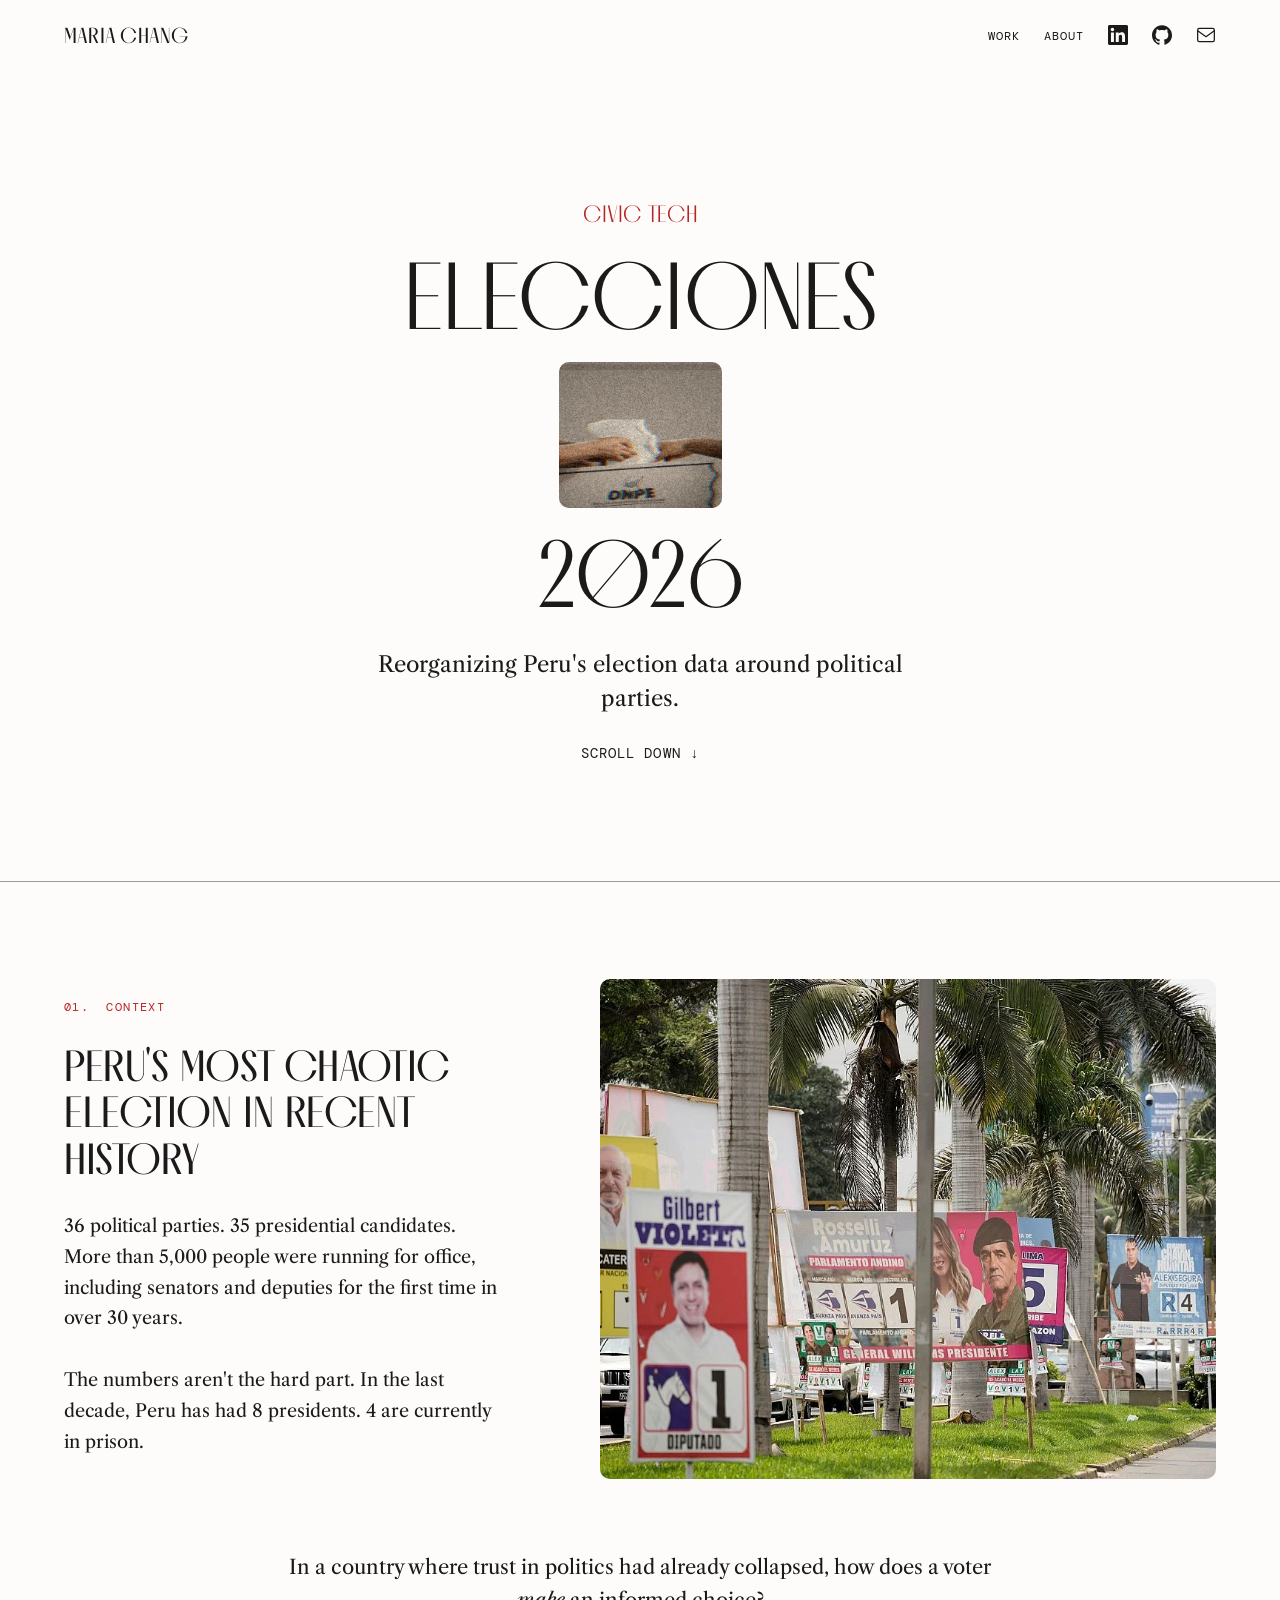
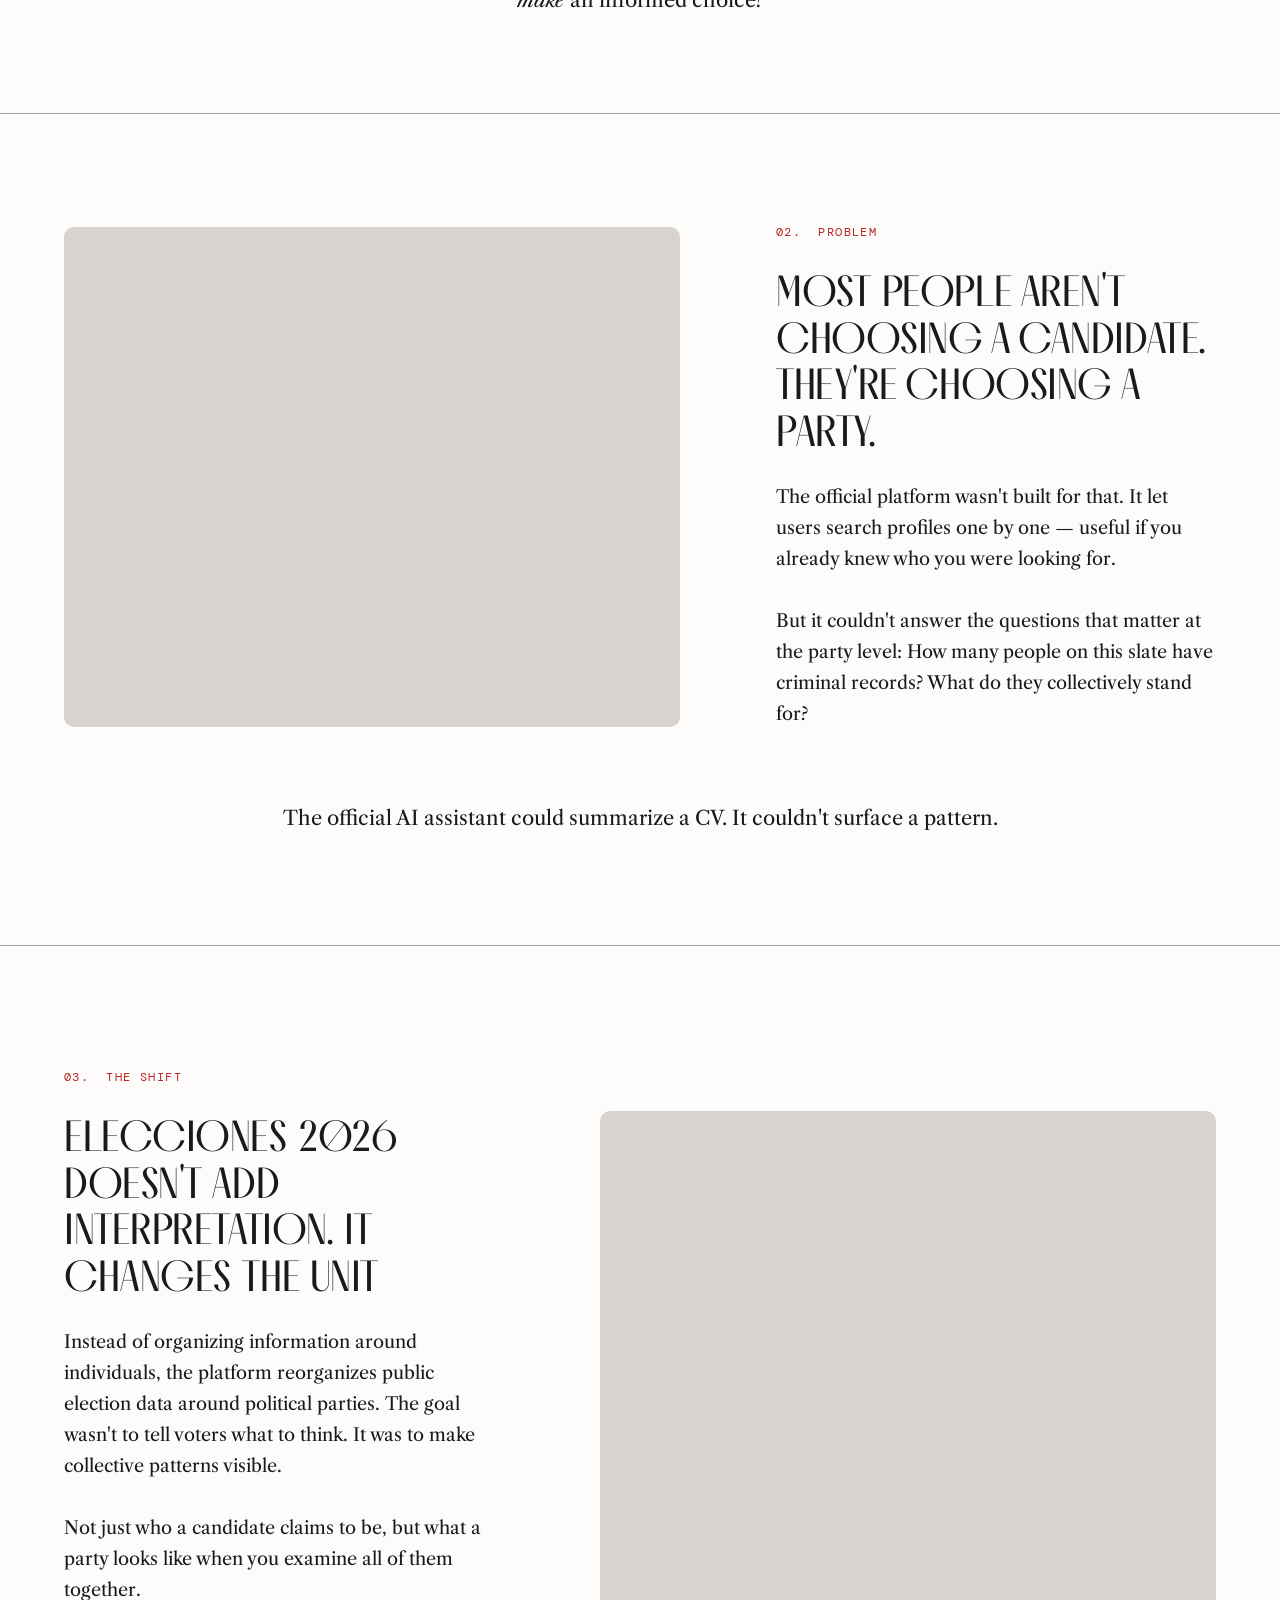
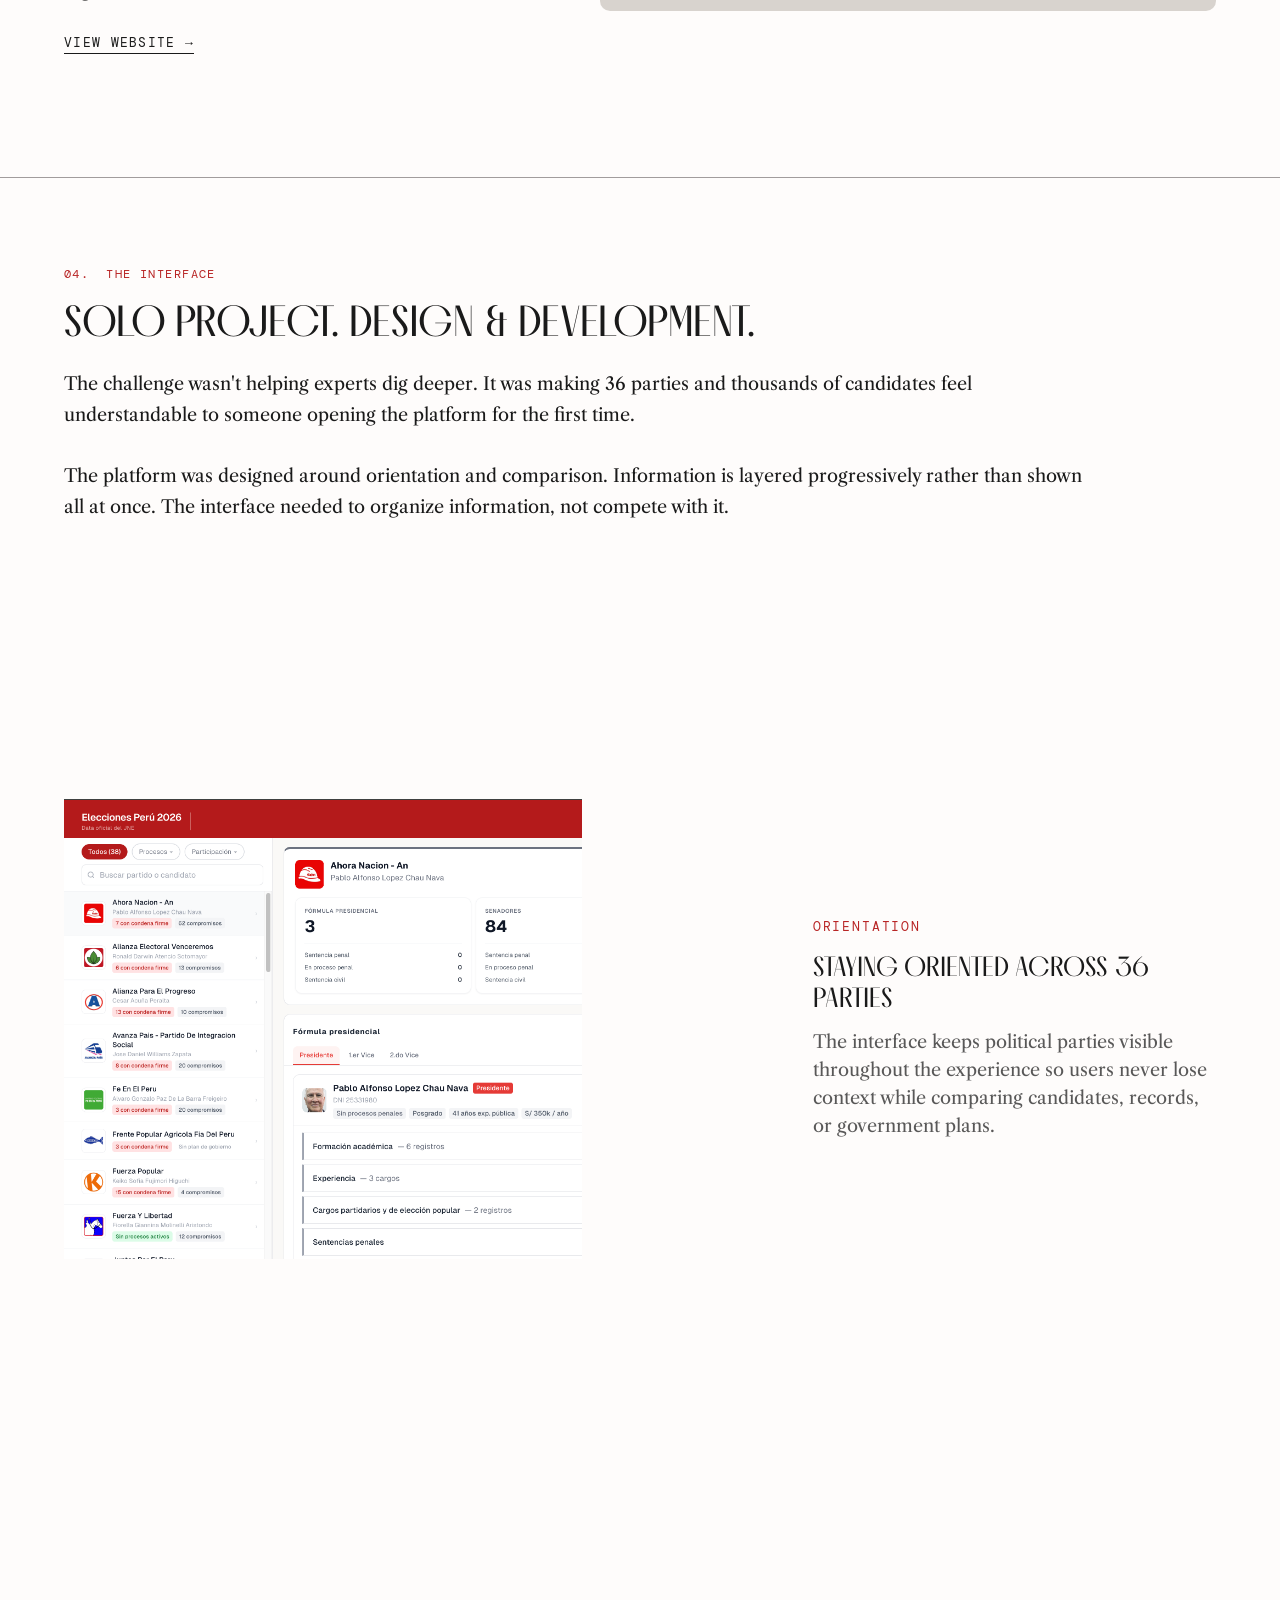
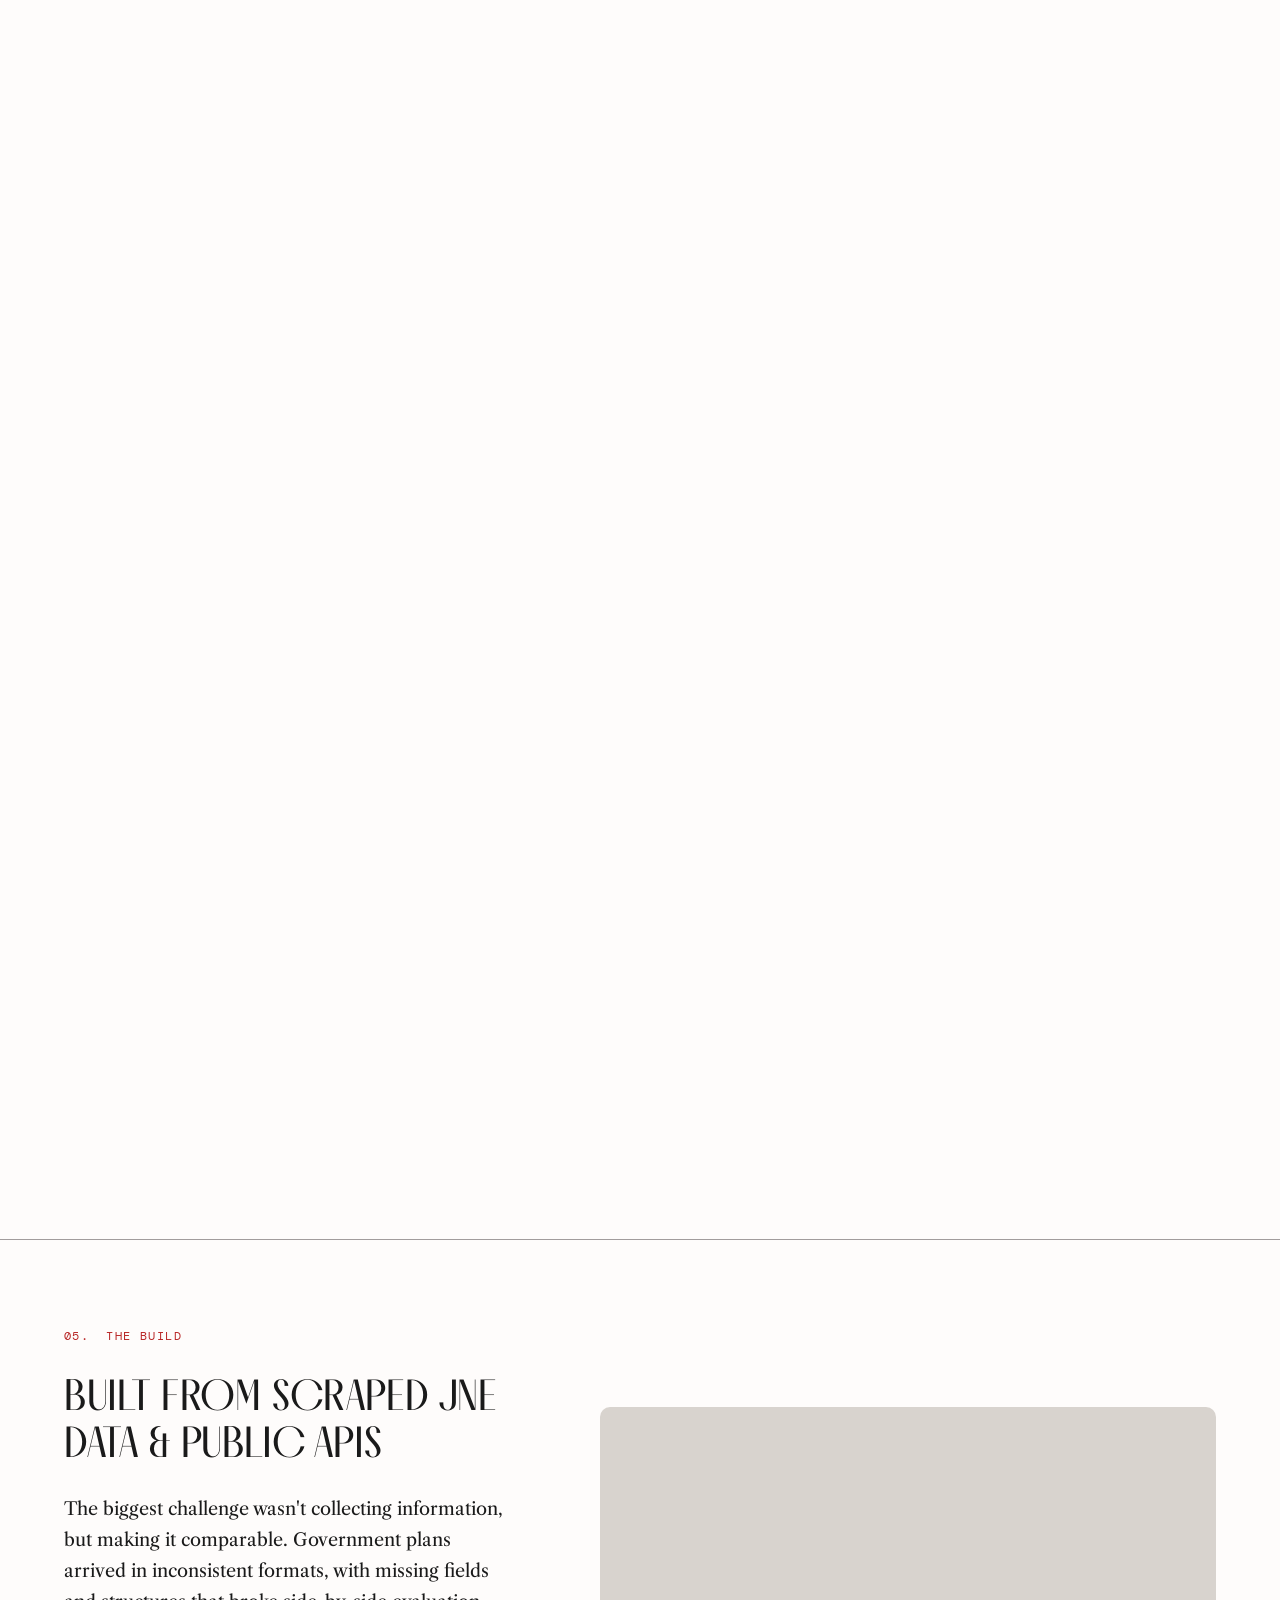
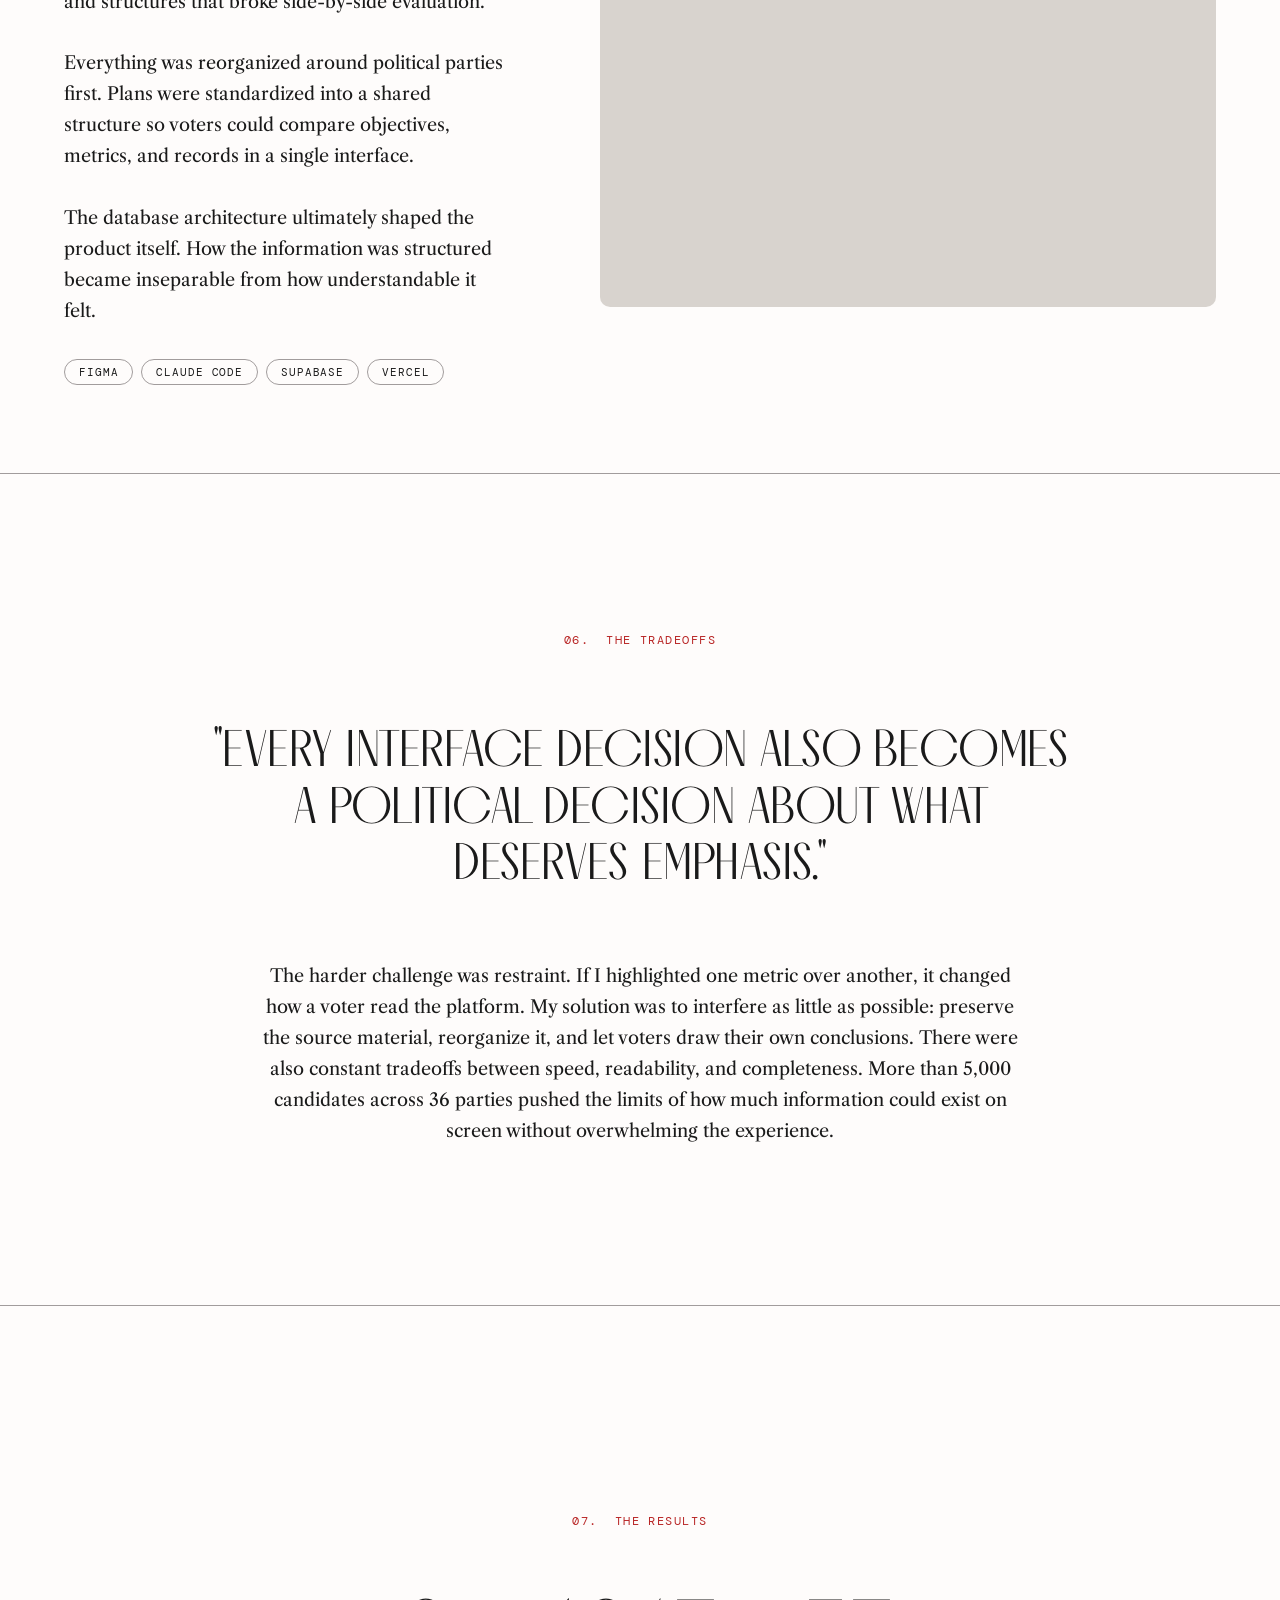
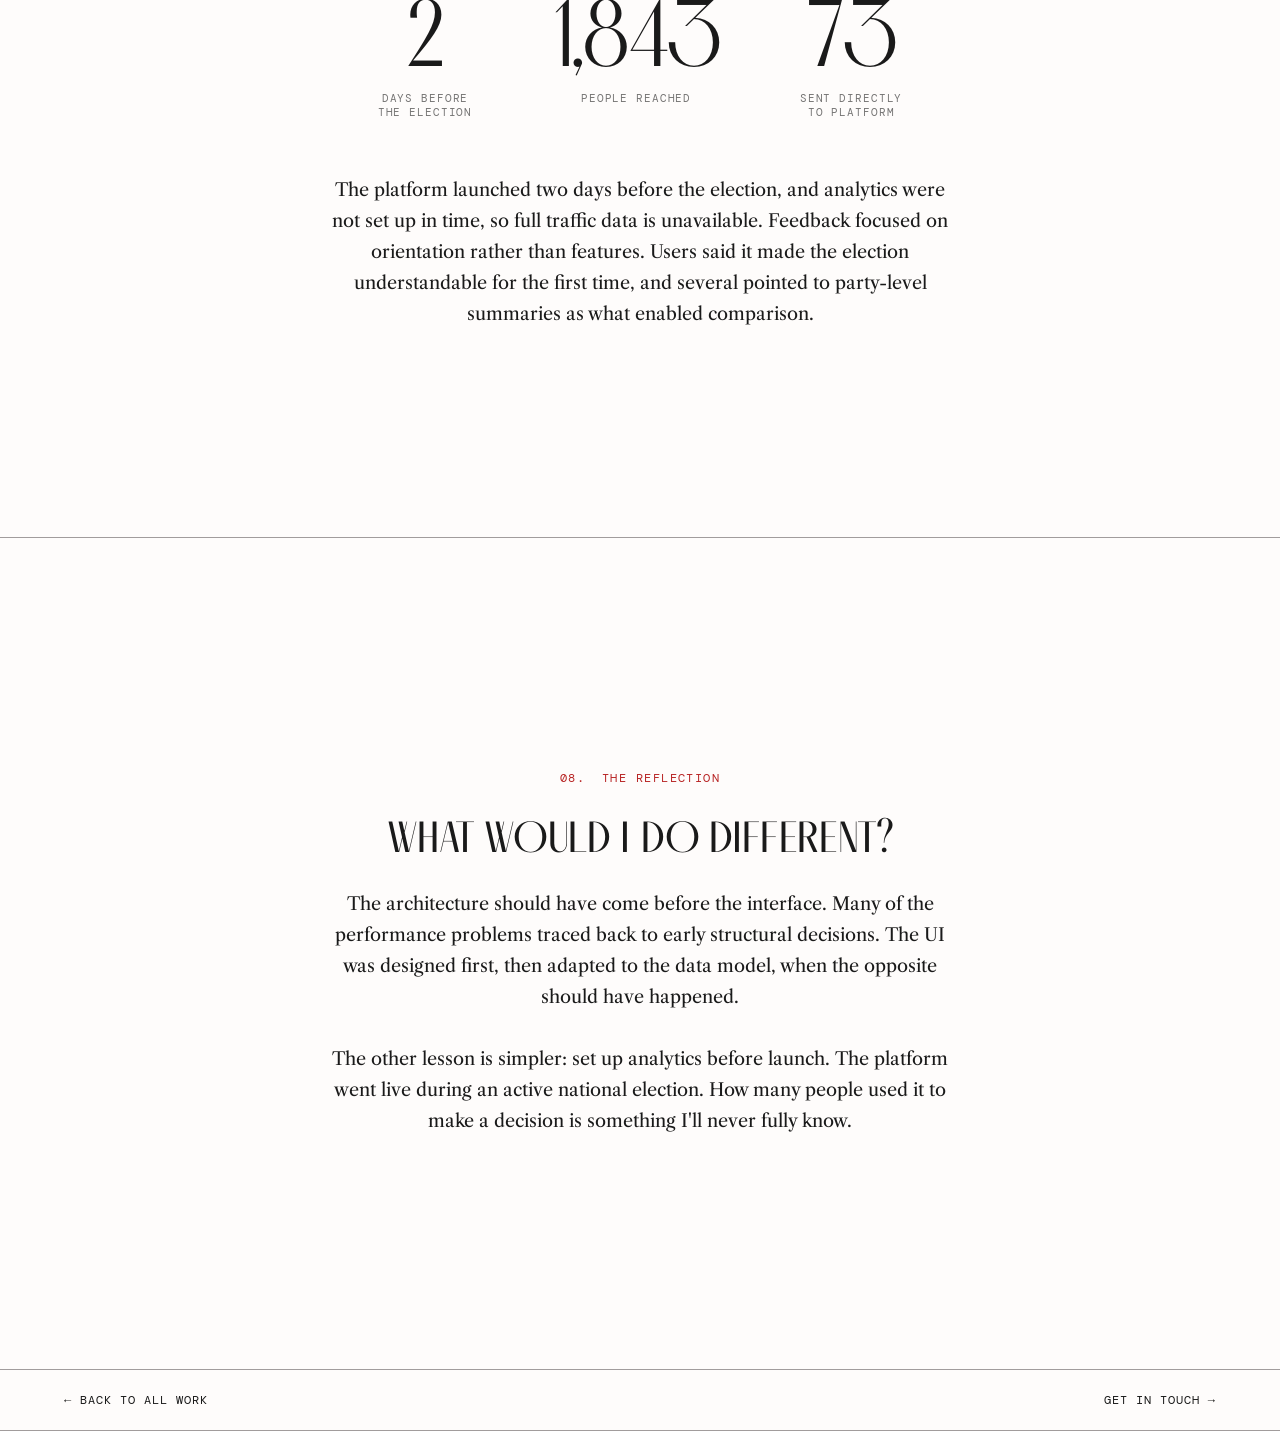
==== commit d3c28f9a: "Fix nav links in case studies to redirect to index sections Co-Authored-By: Claude Sonnet 4.6 <norep" ====
--- a/case-study-1.html
+++ b/case-study-1.html
@@ -397,8 +397,8 @@
       <!-- Separator: hidden in default state, shows in scrolled pill -->
       <div class="nav-sep"></div>
       <ul class="nav-links">
-        <li><a href="#work">WORK</a></li>
-        <li><a href="#about">ABOUT</a></li>
+        <li><a href="index.html#work">WORK</a></li>
+        <li><a href="index.html#about">ABOUT</a></li>
         <li class="nav-icon-link">
           <a href="https://www.linkedin.com/in/mariasusanachangv/" target="_blank" rel="noopener noreferrer">
             <svg class="nav-icon" viewBox="0 0 24 24" fill="currentColor" aria-label="LinkedIn">
@@ -421,7 +421,7 @@
             </svg>
           </a>
         </li>
-        <li class="nav-contact-link"><a href="#contact">CONTACT</a></li>
+        <li class="nav-contact-link"><a href="index.html#contact">CONTACT</a></li>
       </ul>
     </nav>
   </header>
--- a/styles/base.css
+++ b/styles/base.css
@@ -1,16 +1,13 @@
-/* ── MELODRAMA ──────────────────────────────────────────────────────────────
-   Drop Melodrama-Regular.woff2 and Melodrama-Medium.woff2 into /fonts/
-   Download free at: https://www.fontshare.com/fonts/melodrama             */
 @font-face {
   font-family: 'Melodrama';
-  src: url('../fonts/Melodrama-Regular.woff2') format('woff2');
+  src: url('../fonts/melodrama-font-family/Melodrama-Regular.otf') format('opentype');
   font-weight: 400;
   font-style: normal;
   font-display: swap;
 }
 @font-face {
   font-family: 'Melodrama';
-  src: url('../fonts/Melodrama-Medium.woff2') format('woff2');
+  src: url('../fonts/melodrama-font-family/Melodrama-Medium.otf') format('opentype');
   font-weight: 500;
   font-style: normal;
   font-display: swap;
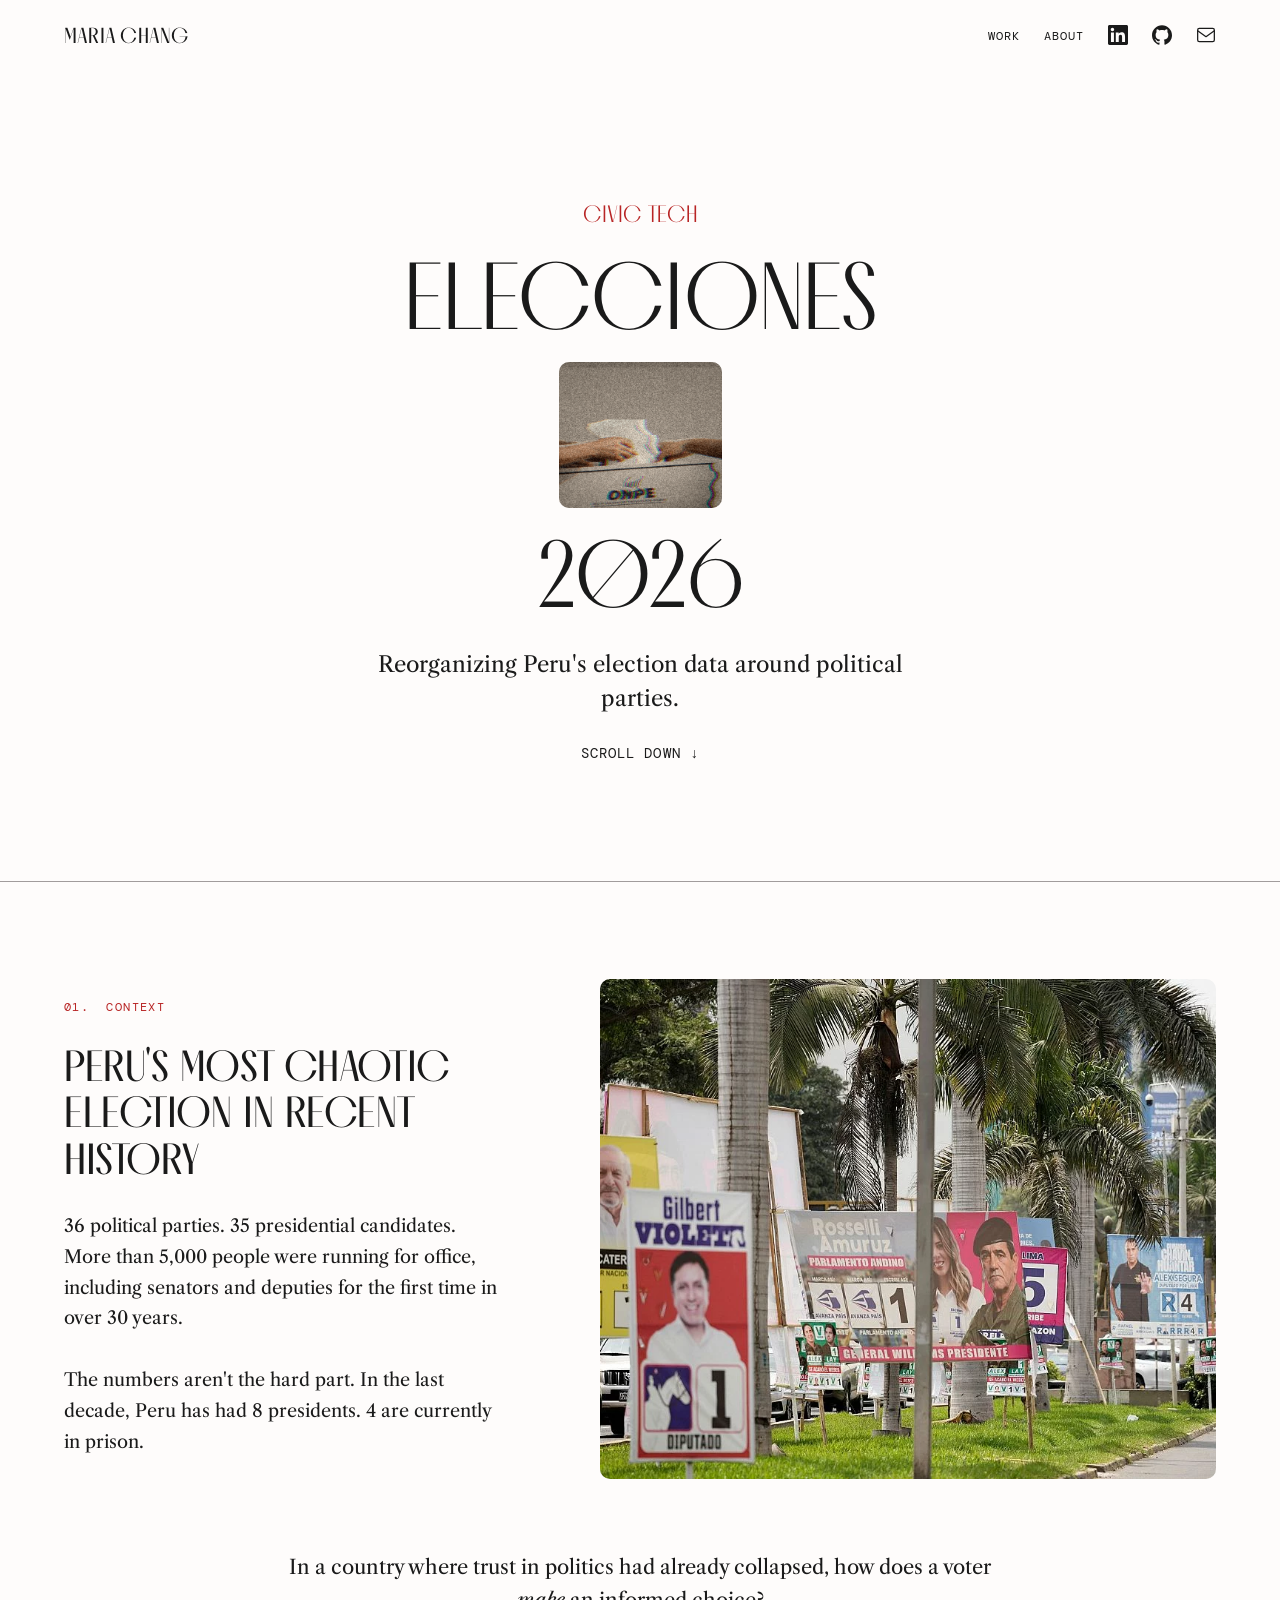
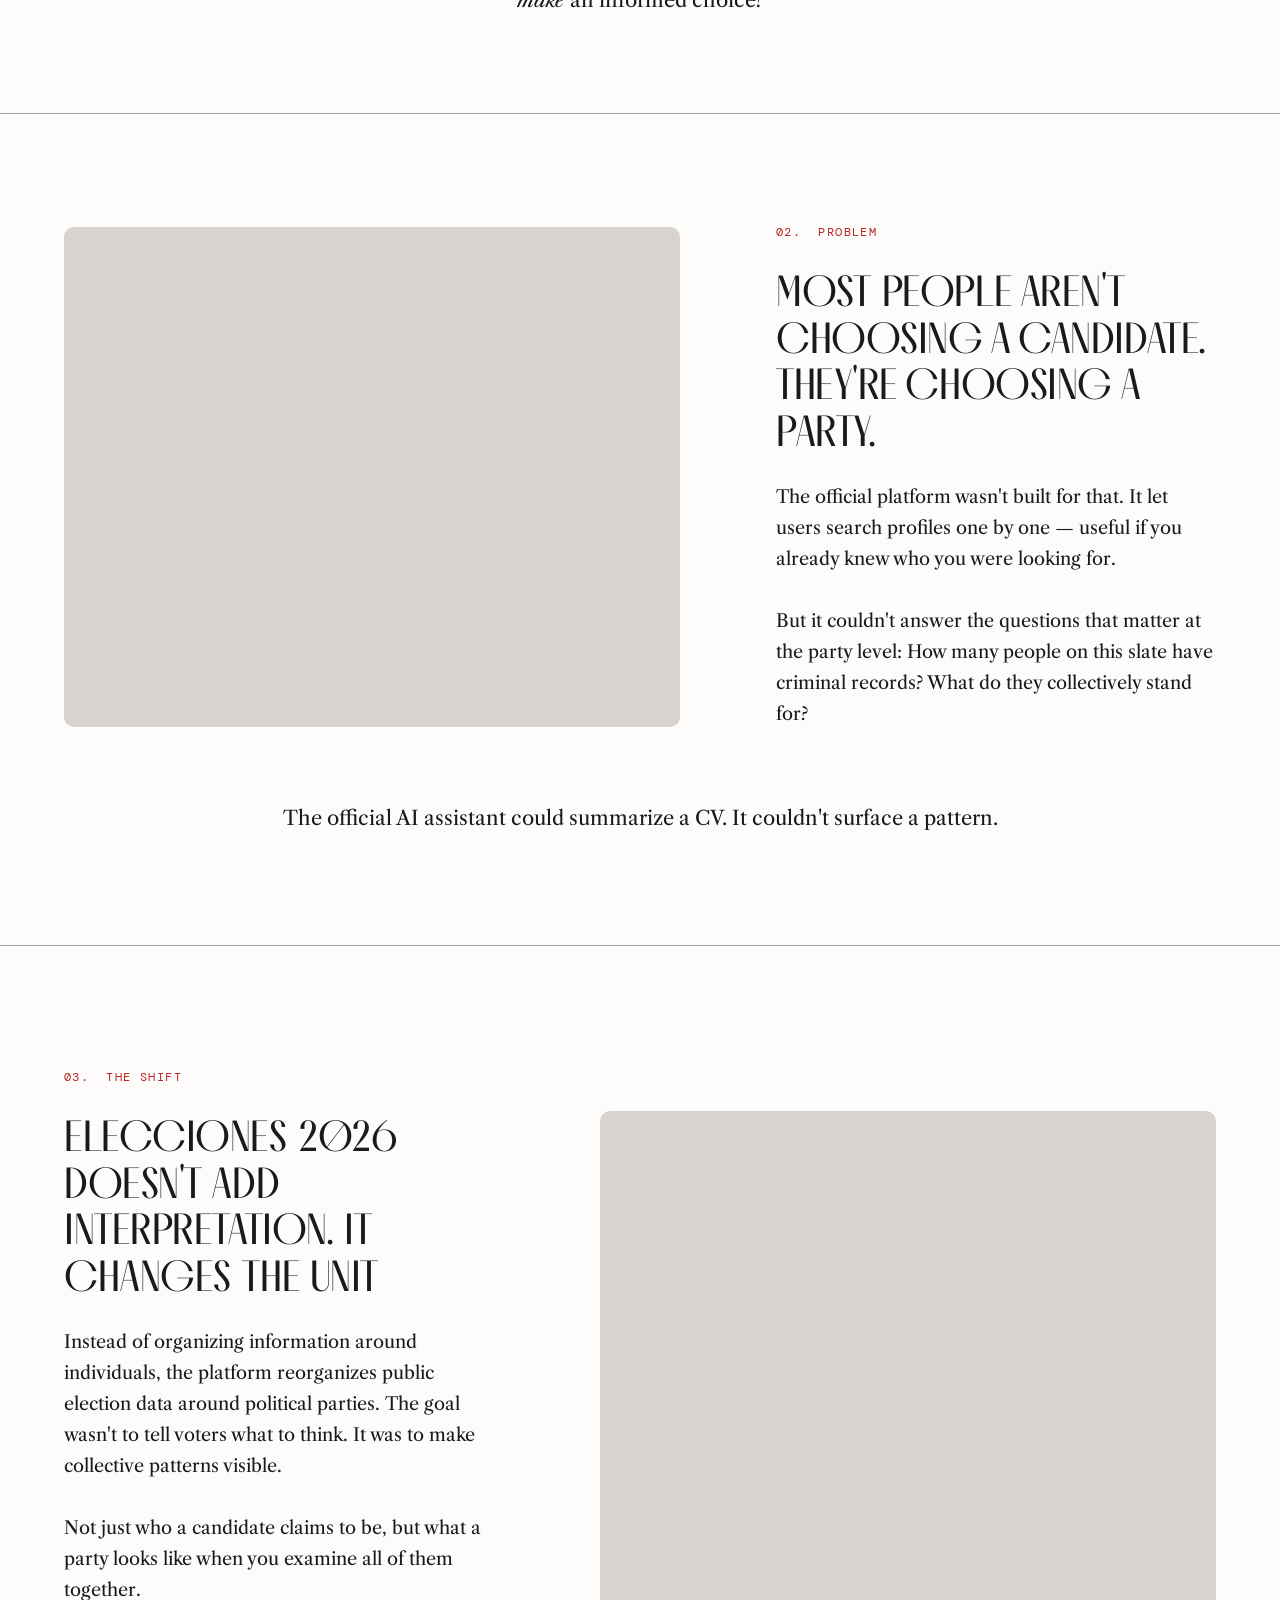
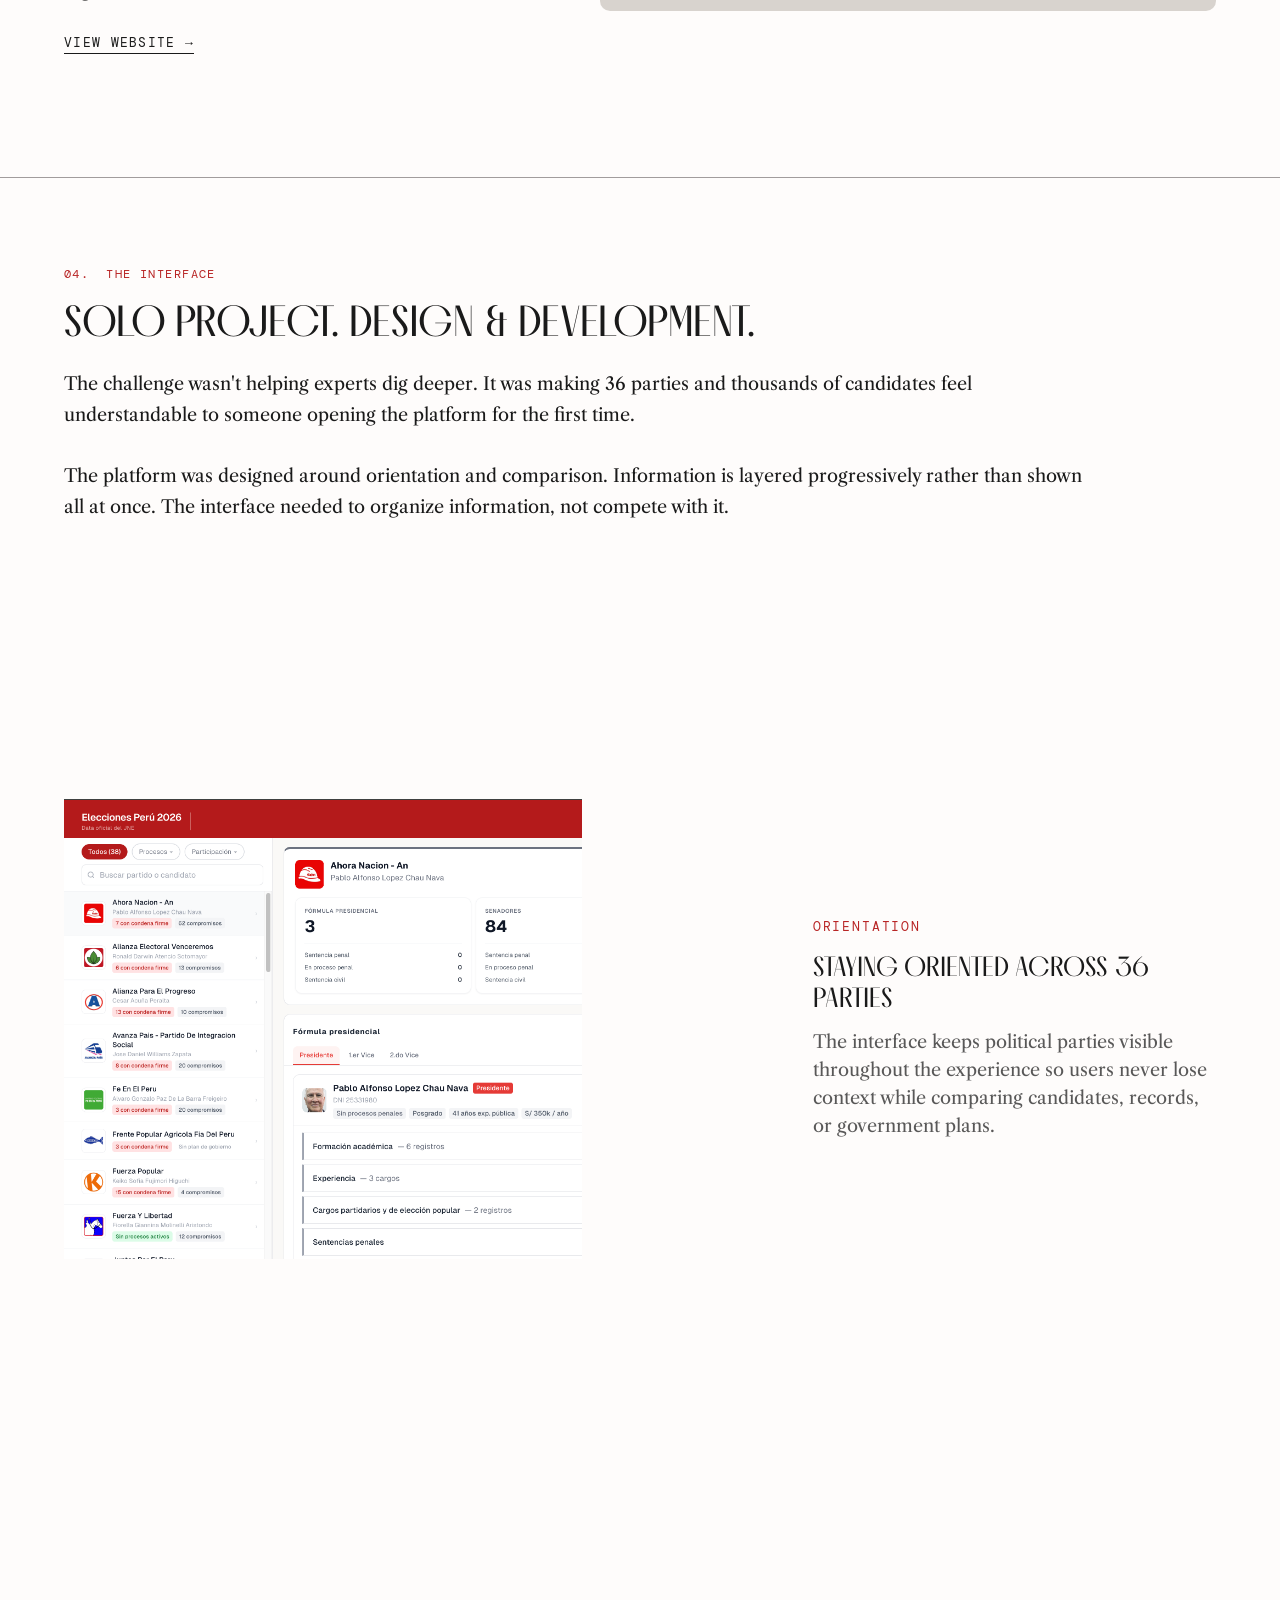
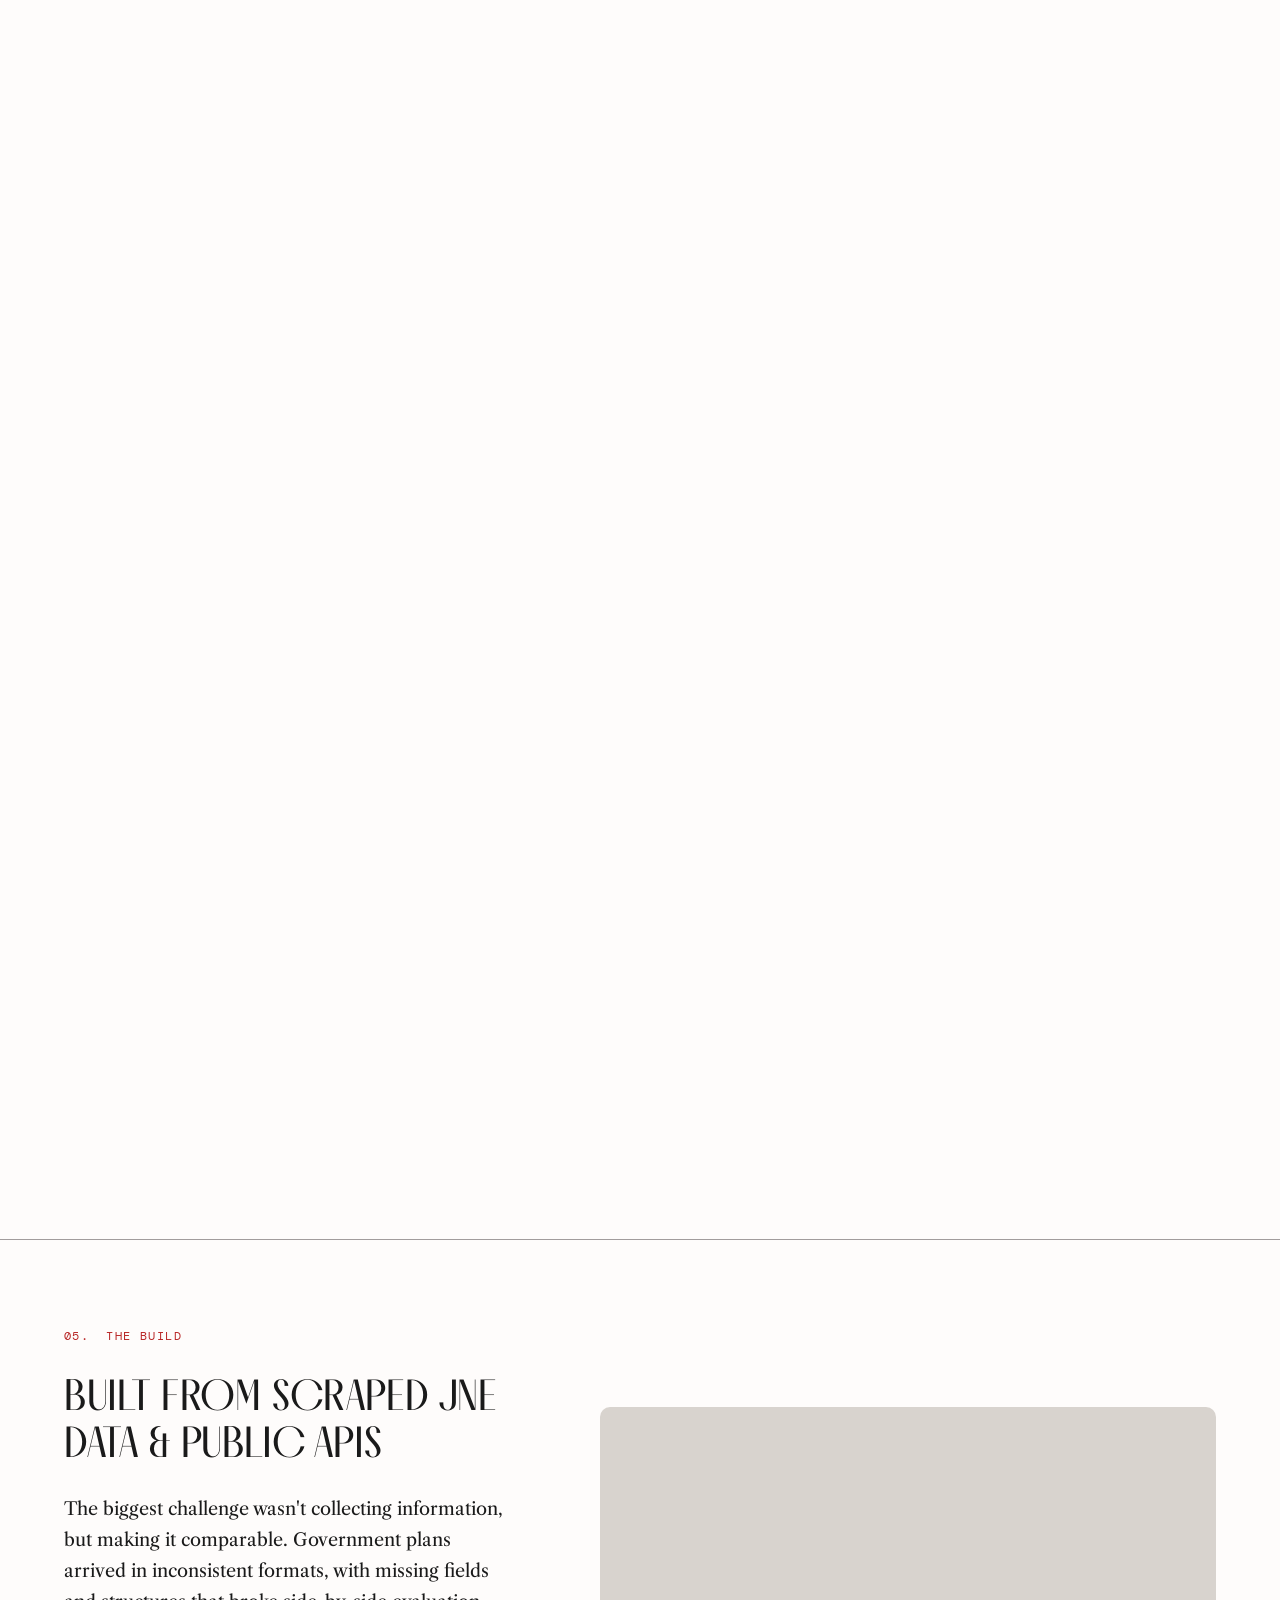
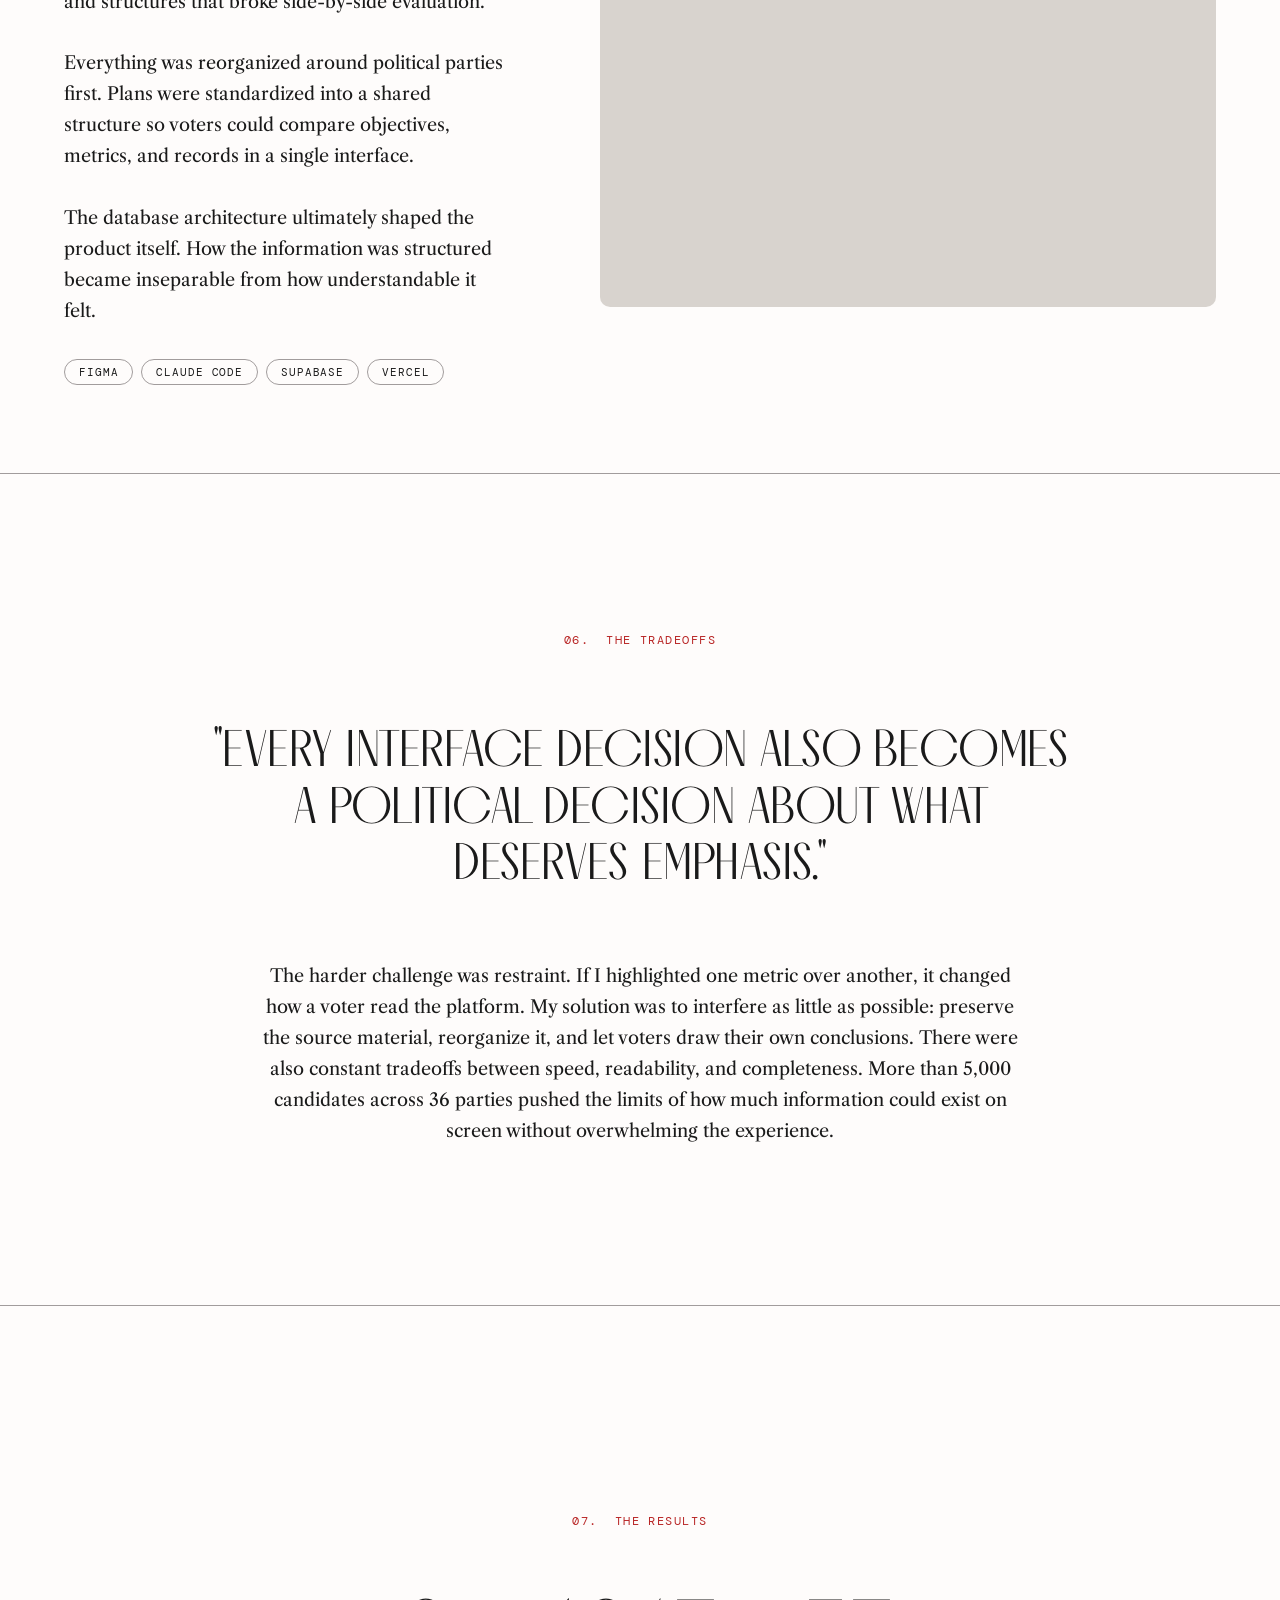
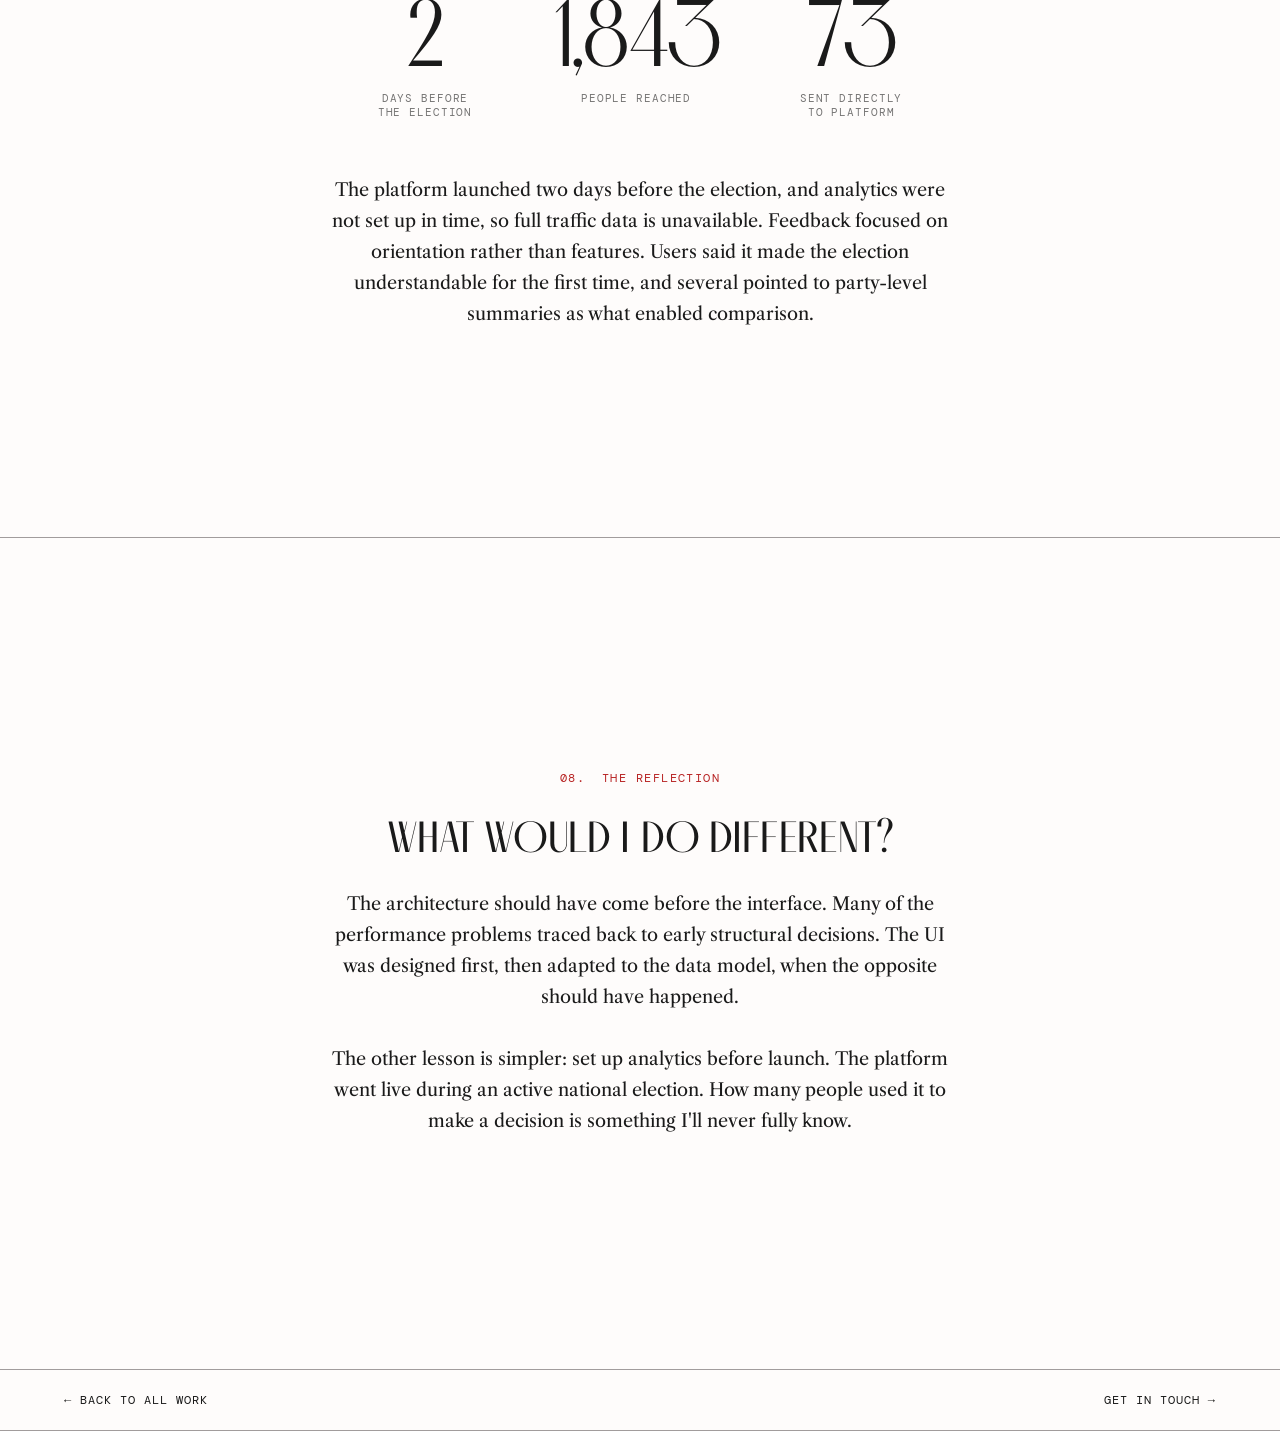
==== commit af481129: "Fix logo link to use relative index.html instead of root / Co-Authored-By: Claude Sonnet 4.6 <norepl" ====
--- a/case-study-1.html
+++ b/case-study-1.html
@@ -393,7 +393,7 @@
   <!-- ════════════════════════════════════════════════════════════════════════ -->
 <header class="site-header">
     <nav class="nav inner">
-      <a href="/" class="nav-logo">MARIA CHANG</a>
+      <a href="index.html" class="nav-logo">MARIA CHANG</a>
       <!-- Separator: hidden in default state, shows in scrolled pill -->
       <div class="nav-sep"></div>
       <ul class="nav-links">
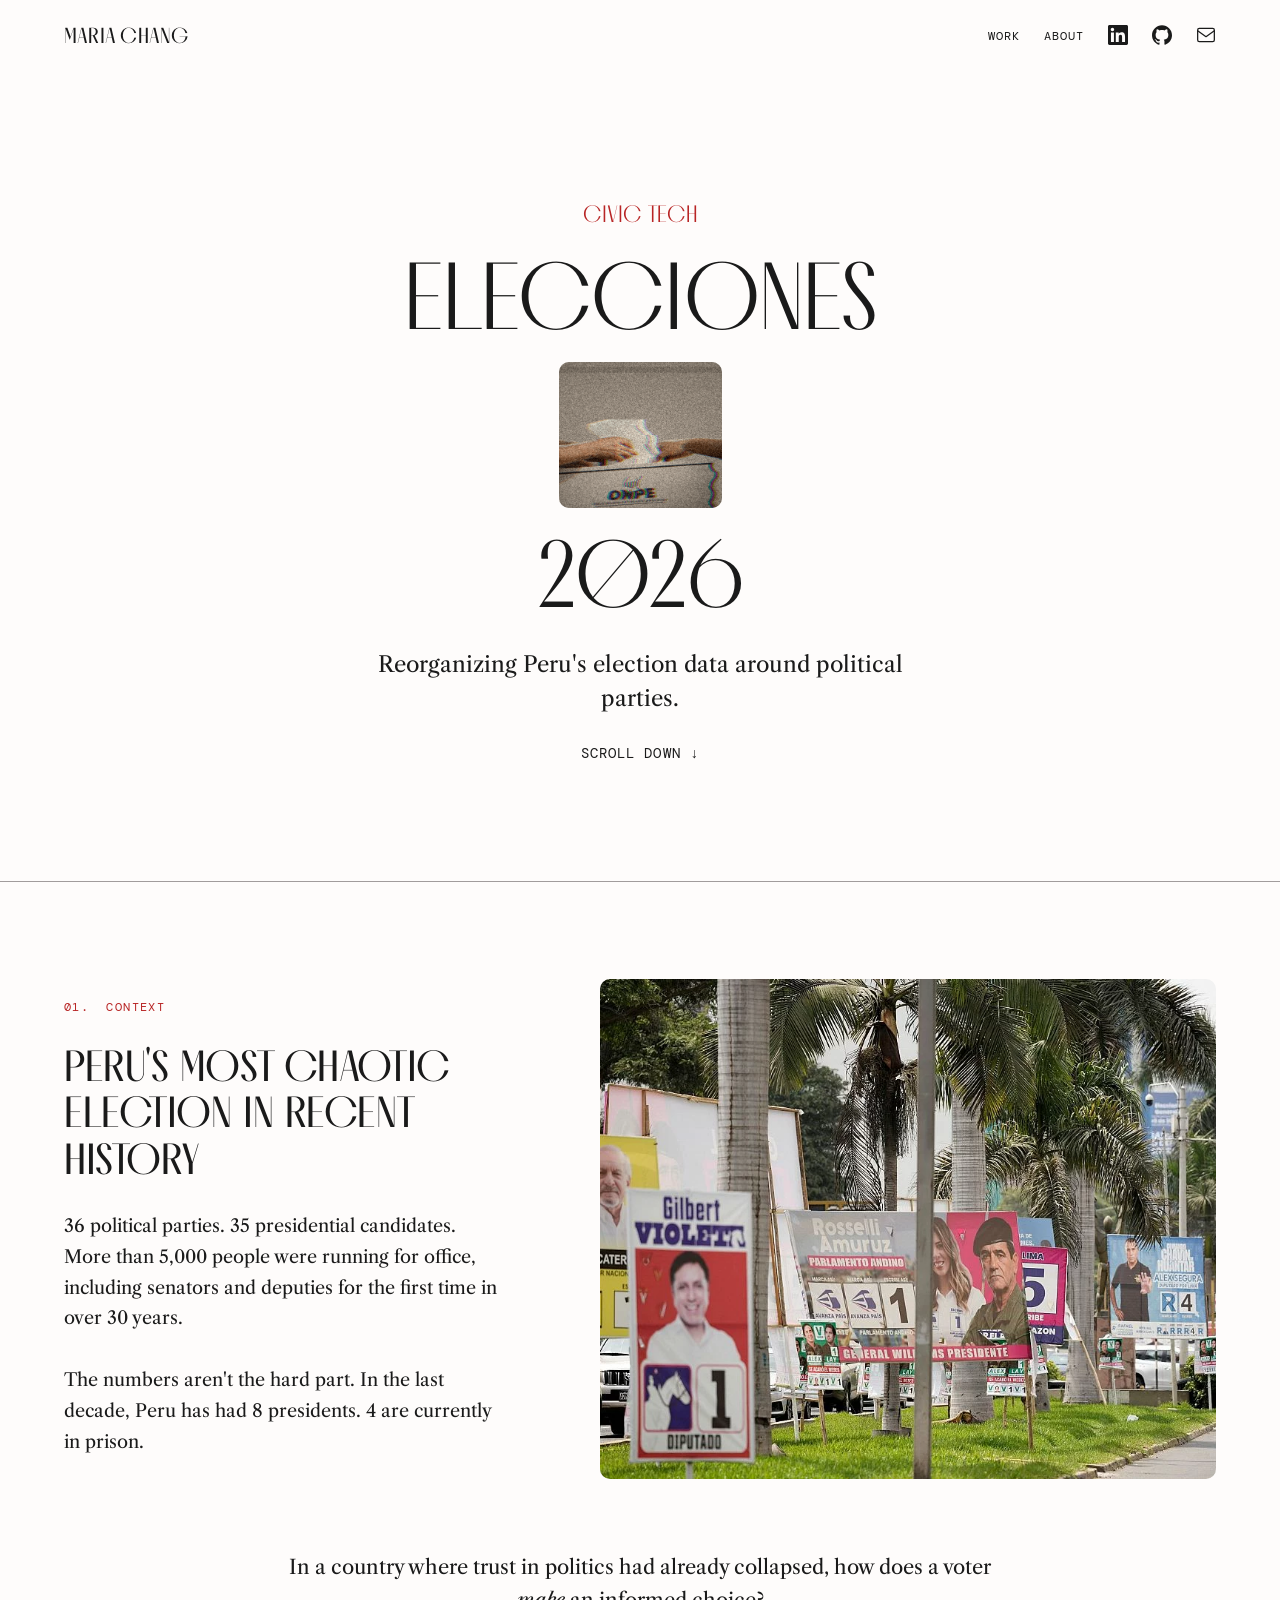
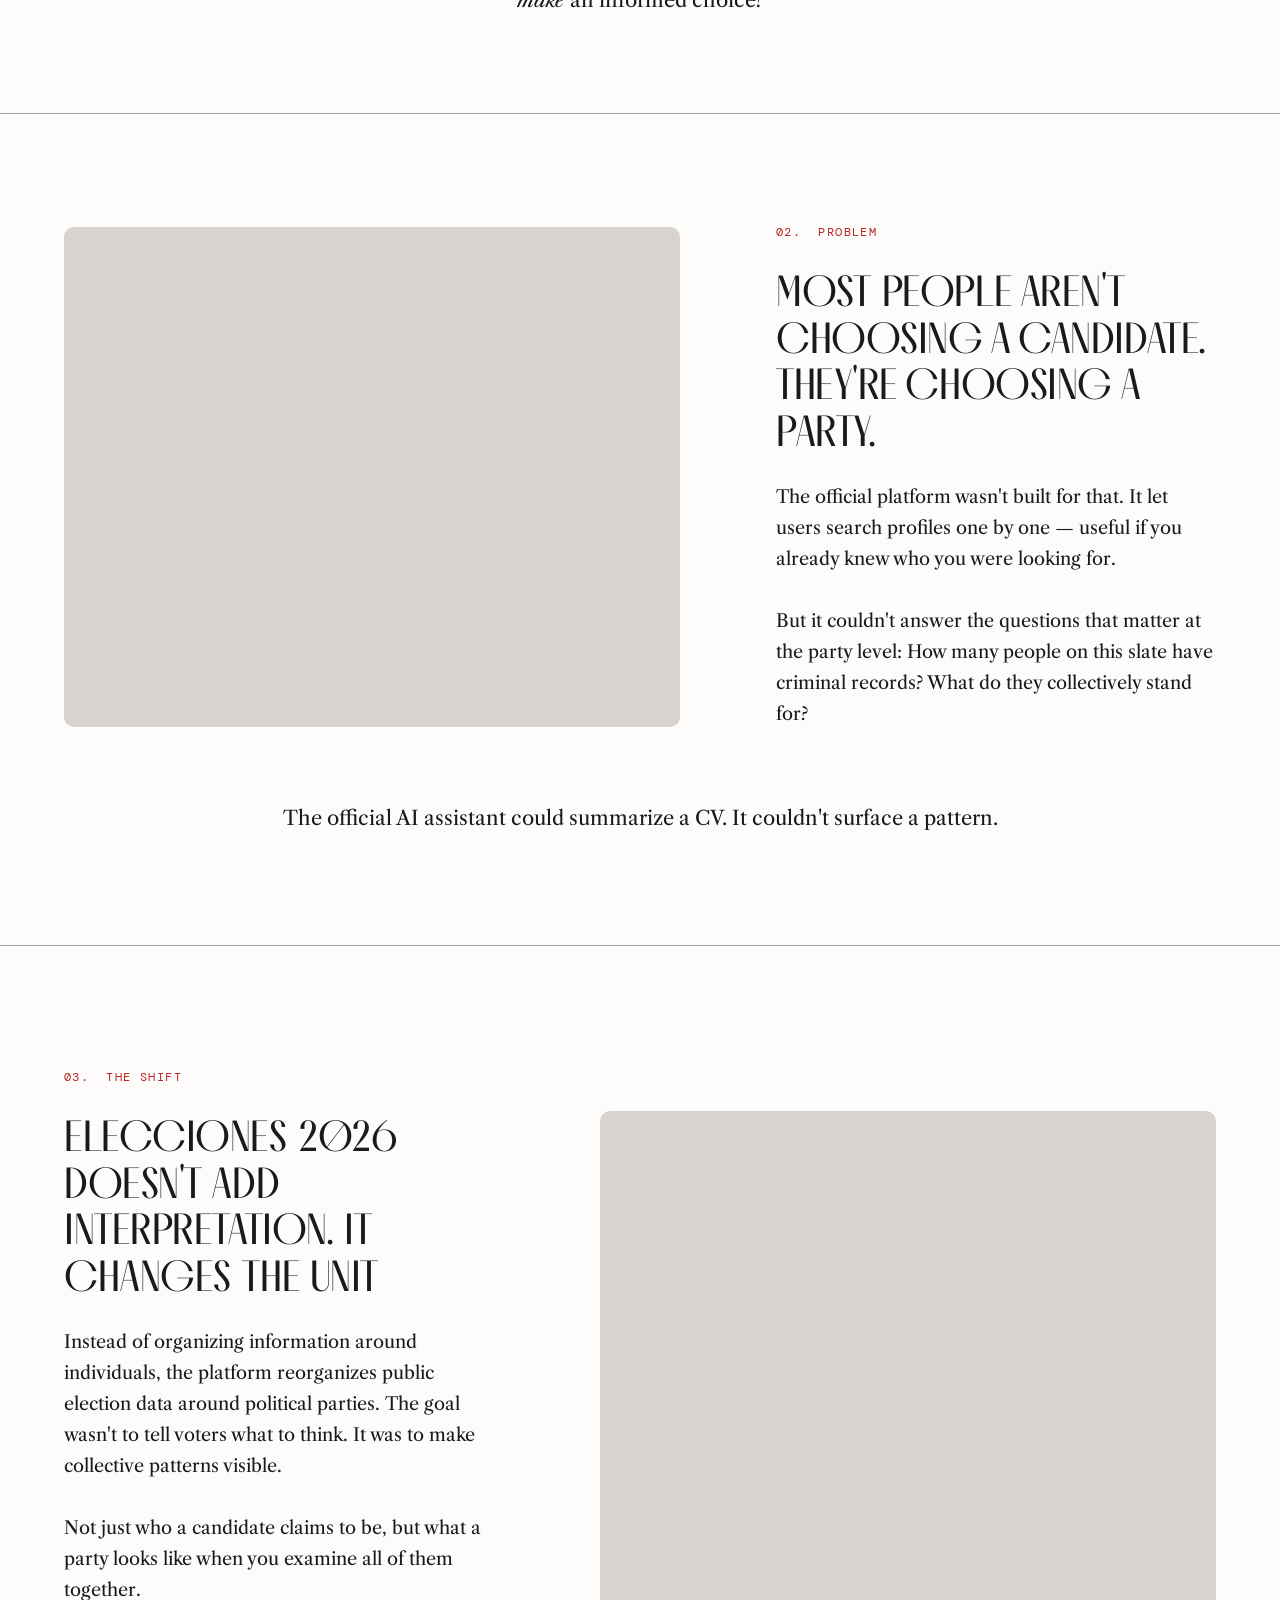
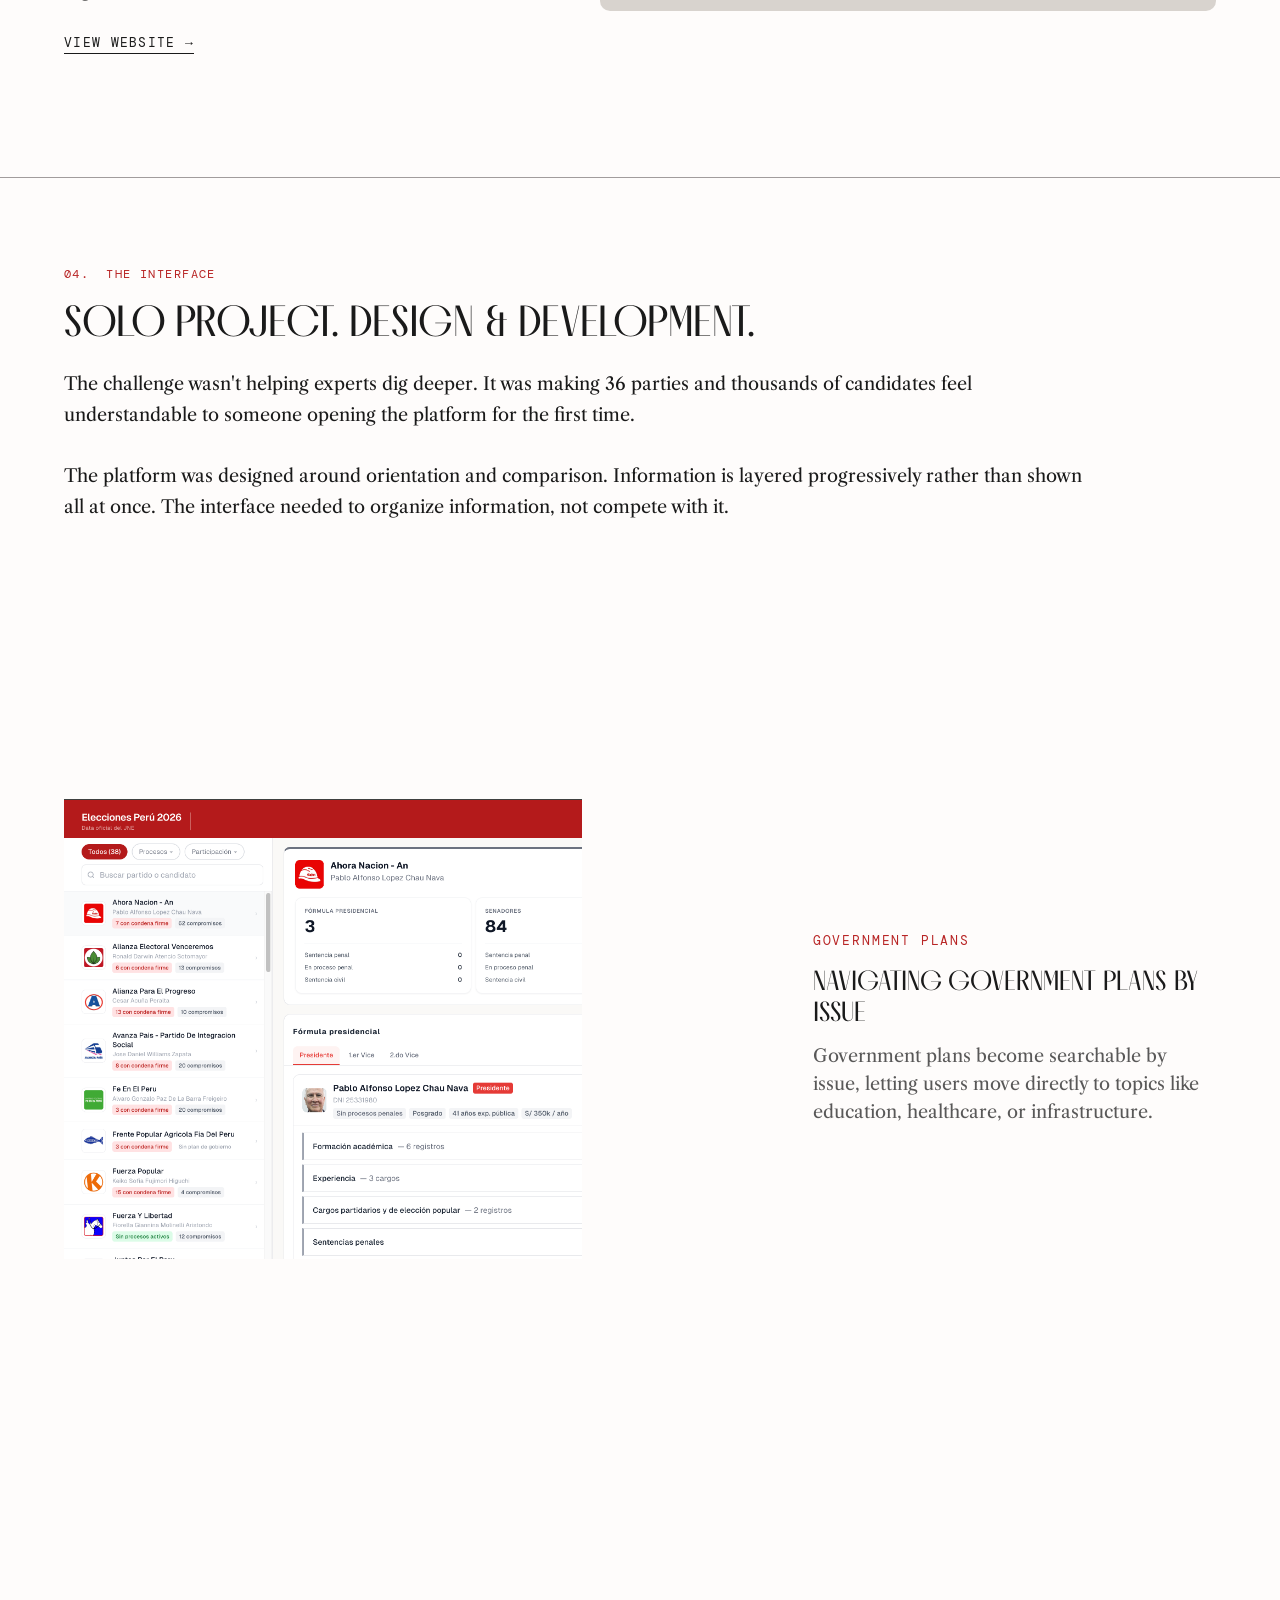
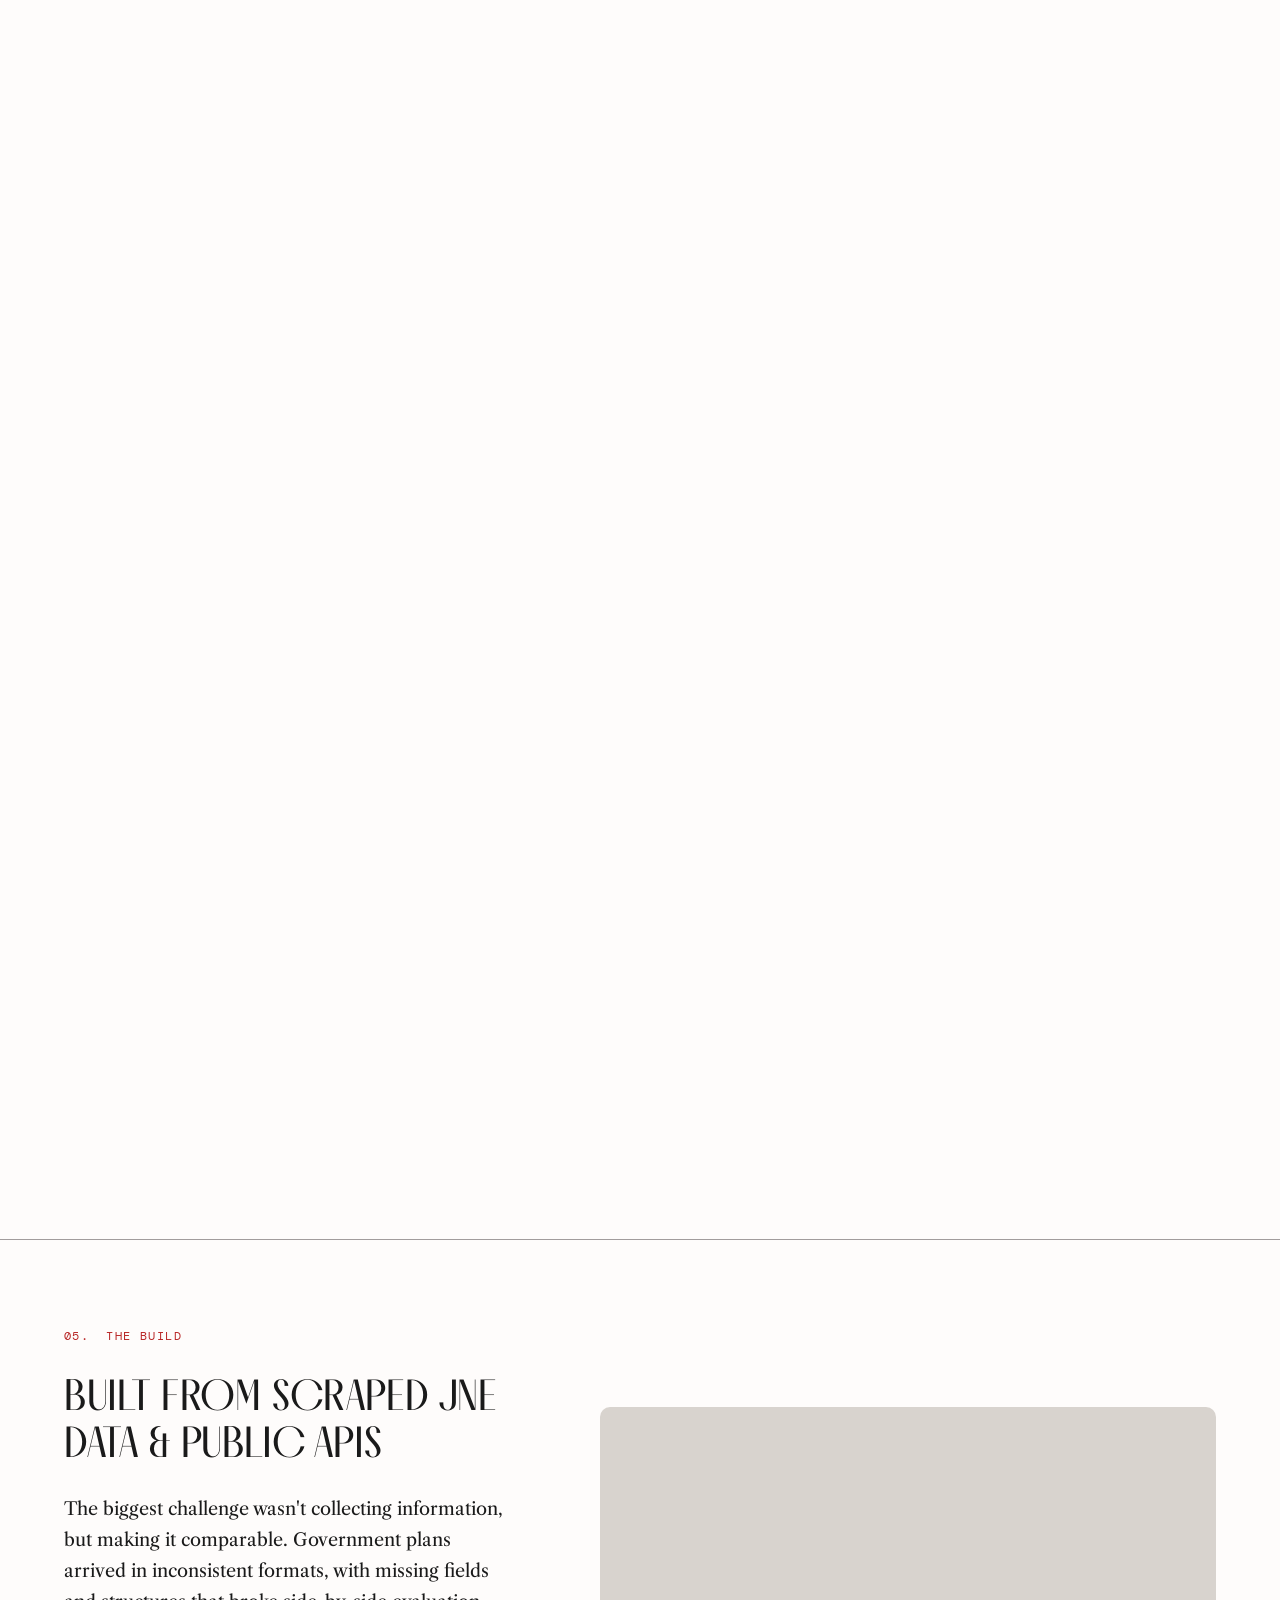
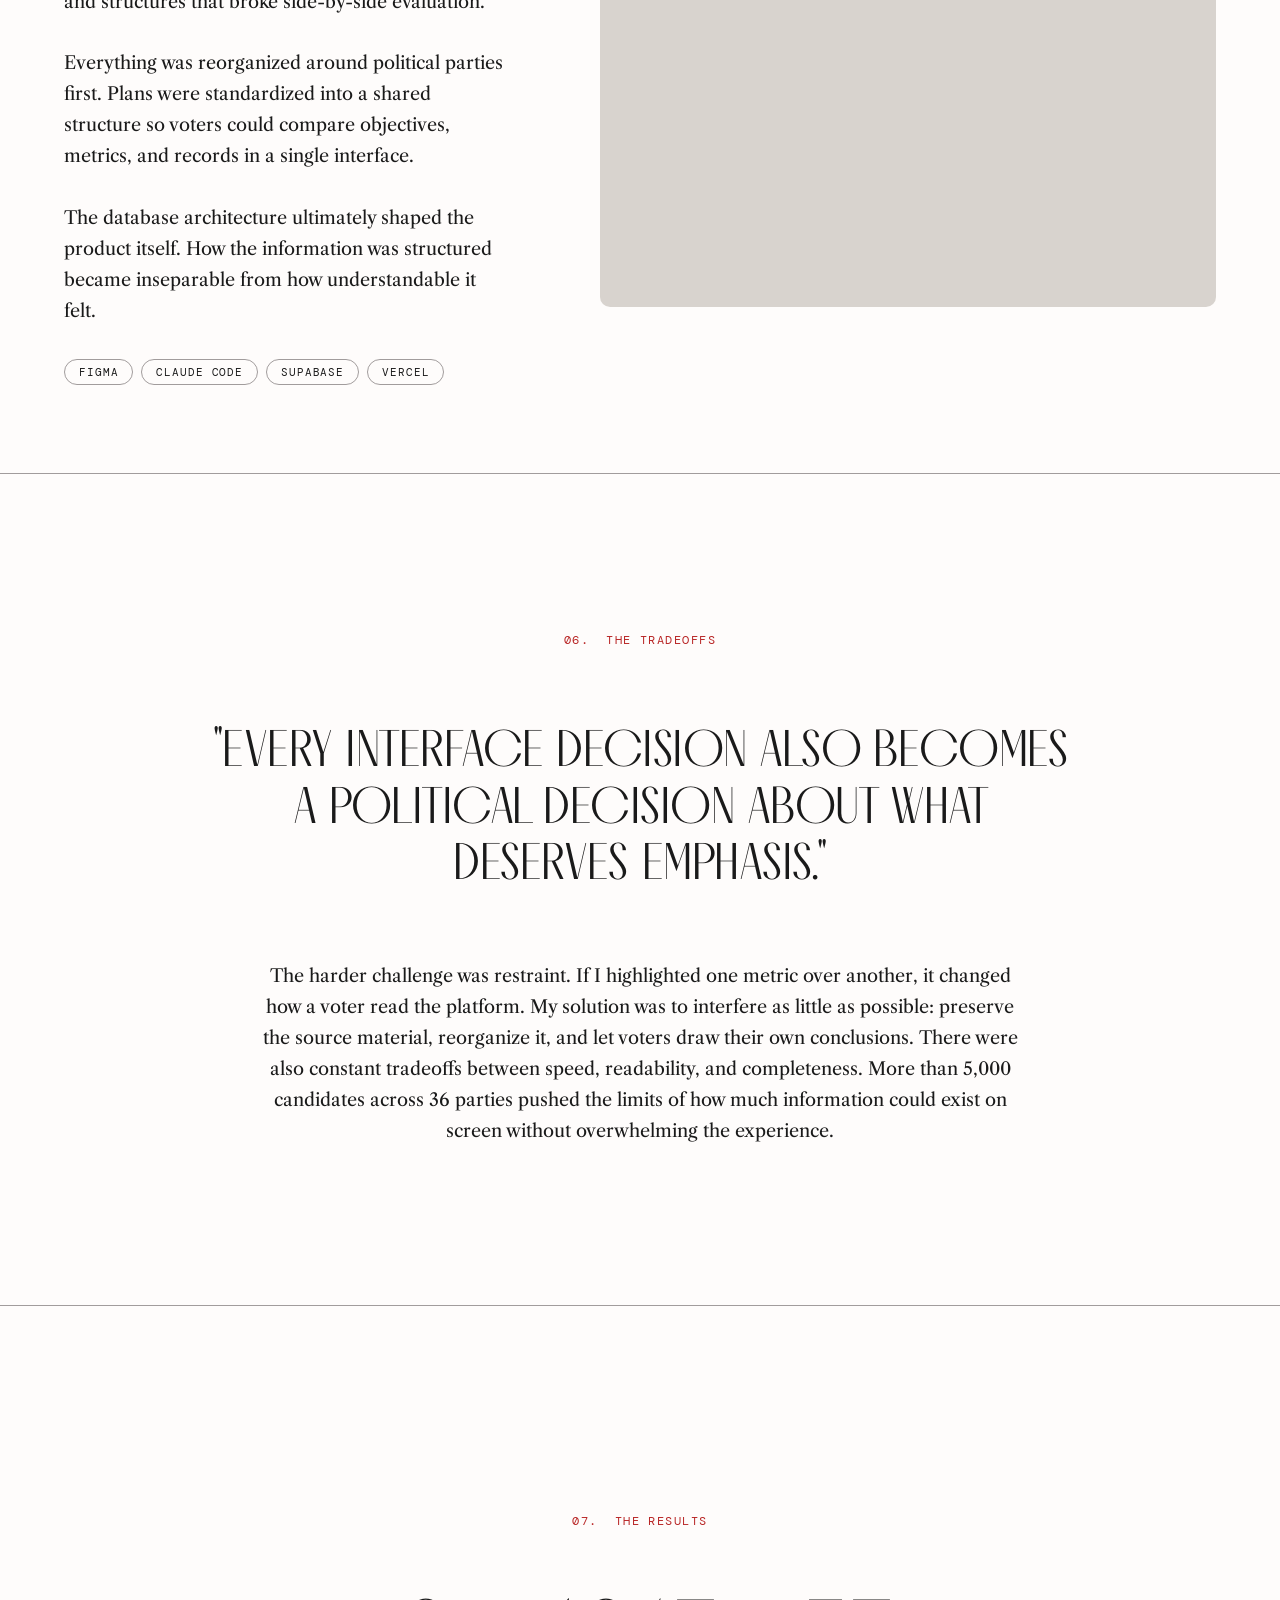
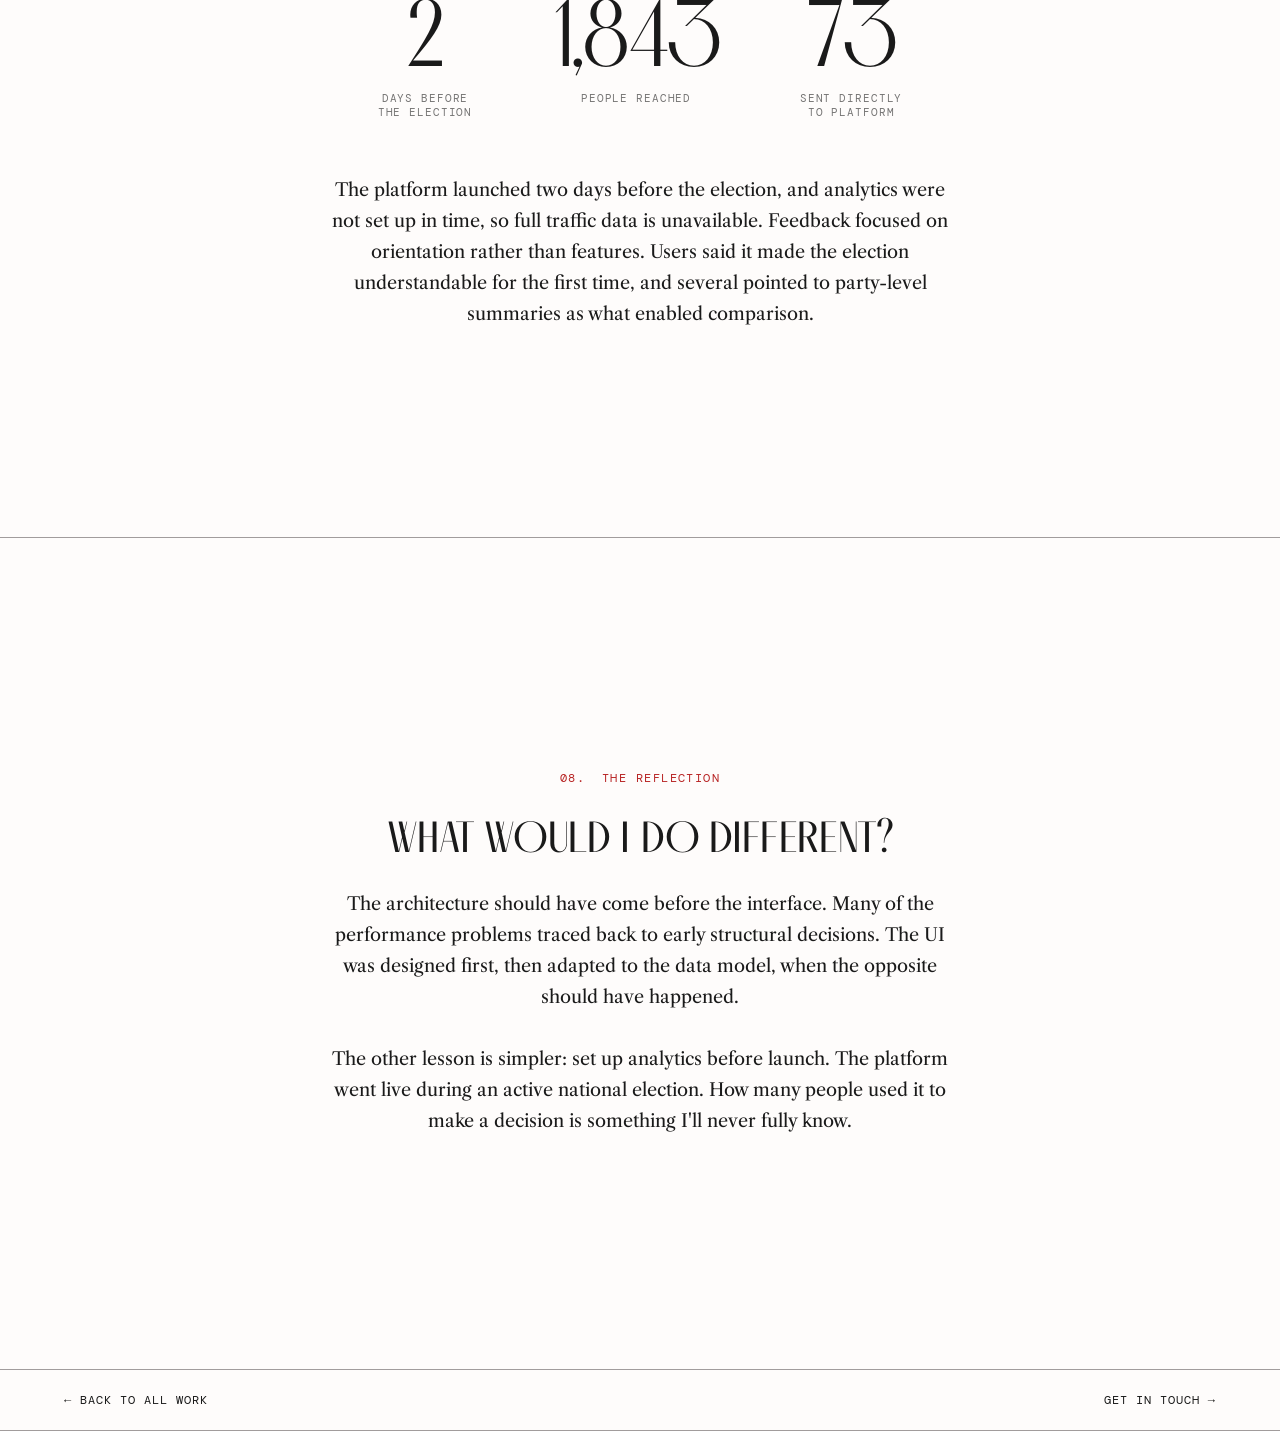
==== commit 1c0e4b59: "Use absolute GitHub Pages URLs for all nav links across case studies Co-Authored-By: Claude Sonnet 4" ====
--- a/case-study-1.html
+++ b/case-study-1.html
@@ -393,12 +393,12 @@
   <!-- ════════════════════════════════════════════════════════════════════════ -->
 <header class="site-header">
     <nav class="nav inner">
-      <a href="index.html" class="nav-logo">MARIA CHANG</a>
+      <a href="https://mschv.github.io/portfolio/" class="nav-logo">MARIA CHANG</a>
       <!-- Separator: hidden in default state, shows in scrolled pill -->
       <div class="nav-sep"></div>
       <ul class="nav-links">
-        <li><a href="index.html#work">WORK</a></li>
-        <li><a href="index.html#about">ABOUT</a></li>
+        <li><a href="https://mschv.github.io/portfolio/#work">WORK</a></li>
+        <li><a href="https://mschv.github.io/portfolio/#about">ABOUT</a></li>
         <li class="nav-icon-link">
           <a href="https://www.linkedin.com/in/mariasusanachangv/" target="_blank" rel="noopener noreferrer">
             <svg class="nav-icon" viewBox="0 0 24 24" fill="currentColor" aria-label="LinkedIn">
@@ -421,7 +421,7 @@
             </svg>
           </a>
         </li>
-        <li class="nav-contact-link"><a href="index.html#contact">CONTACT</a></li>
+        <li class="nav-contact-link"><a href="https://mschv.github.io/portfolio/#contact">CONTACT</a></li>
       </ul>
     </nav>
   </header>
@@ -671,8 +671,8 @@
   <!-- ════════════════════════════════════════════════════════════════════════ -->
   <div class="cs-back-nav">
     <div class="cs-back-nav__inner">
-      <a href="index.html#work">← BACK TO ALL WORK</a>
-      <a href="index.html#contact">GET IN TOUCH →</a>
+      <a href="https://mschv.github.io/portfolio/index.html#work">← BACK TO ALL WORK</a>
+      <a href="https://mschv.github.io/portfolio/index.html#contact">GET IN TOUCH →</a>
     </div>
   </div>
 
